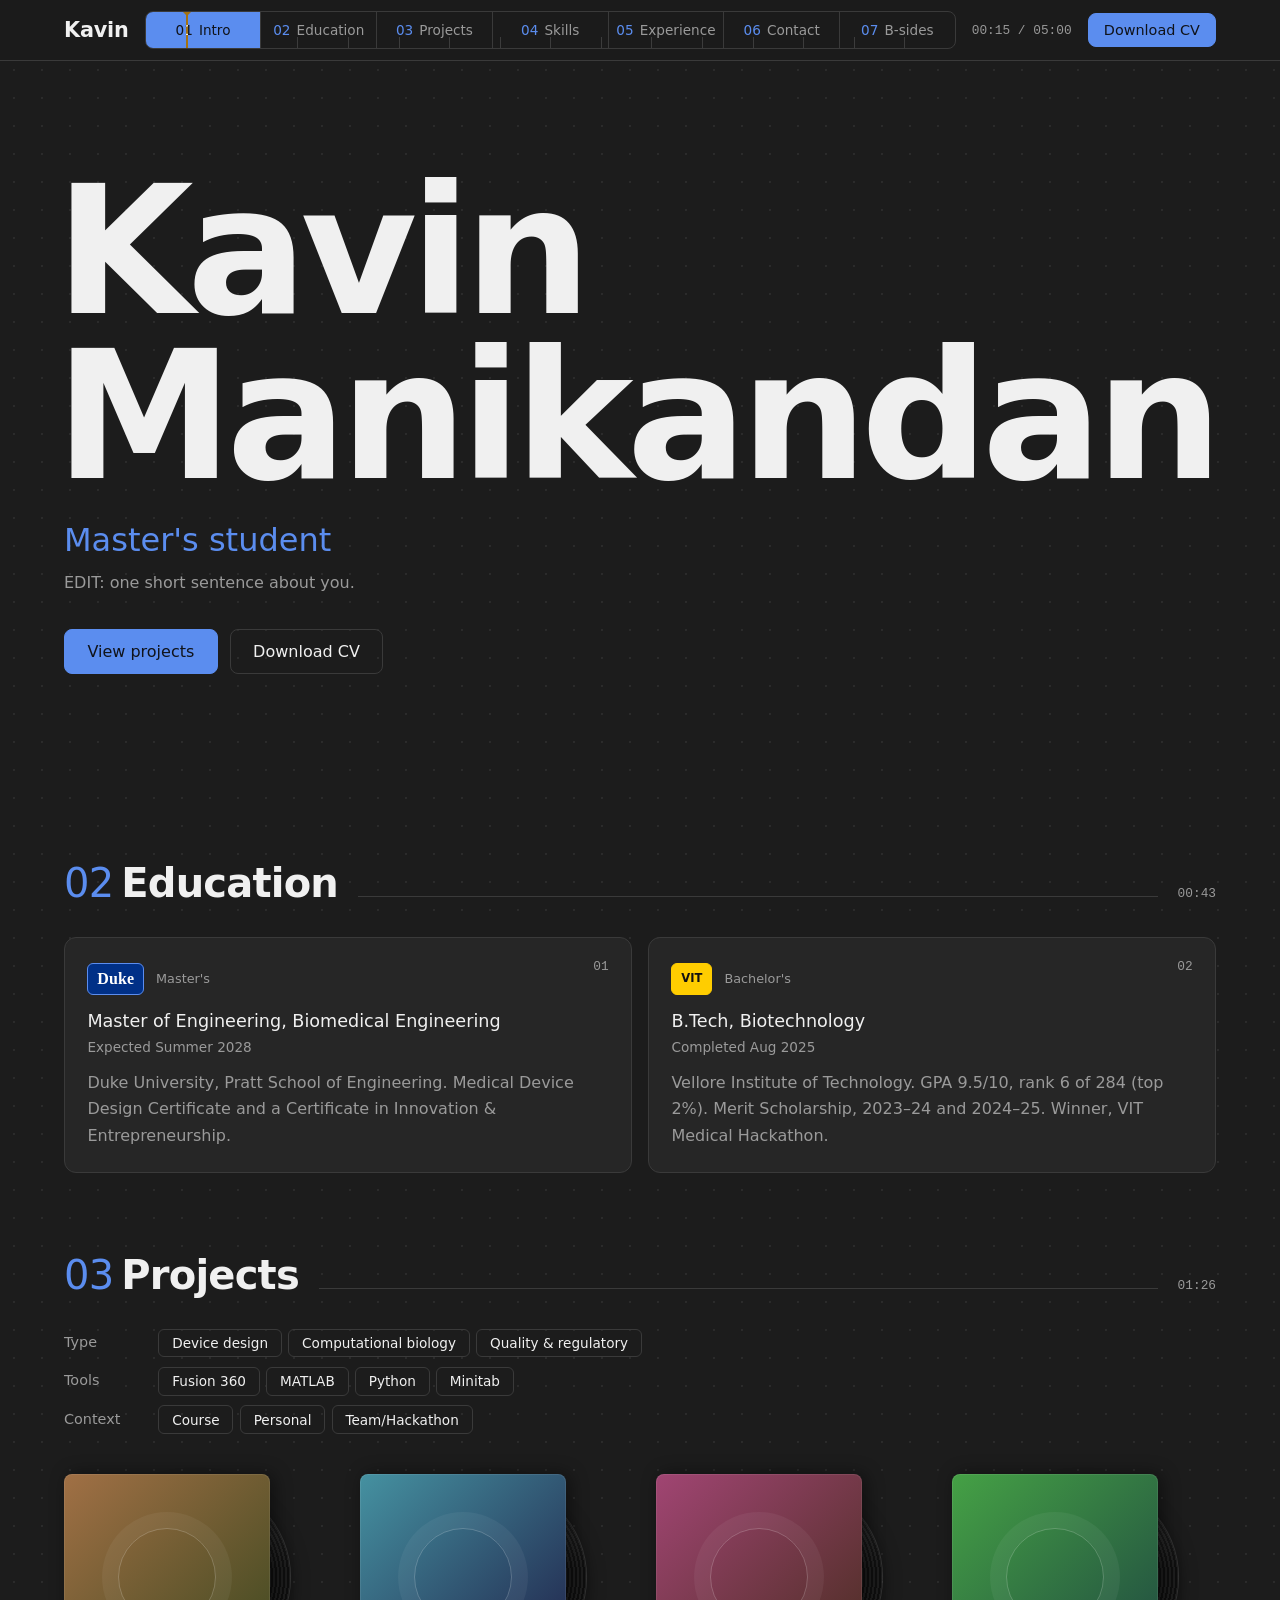
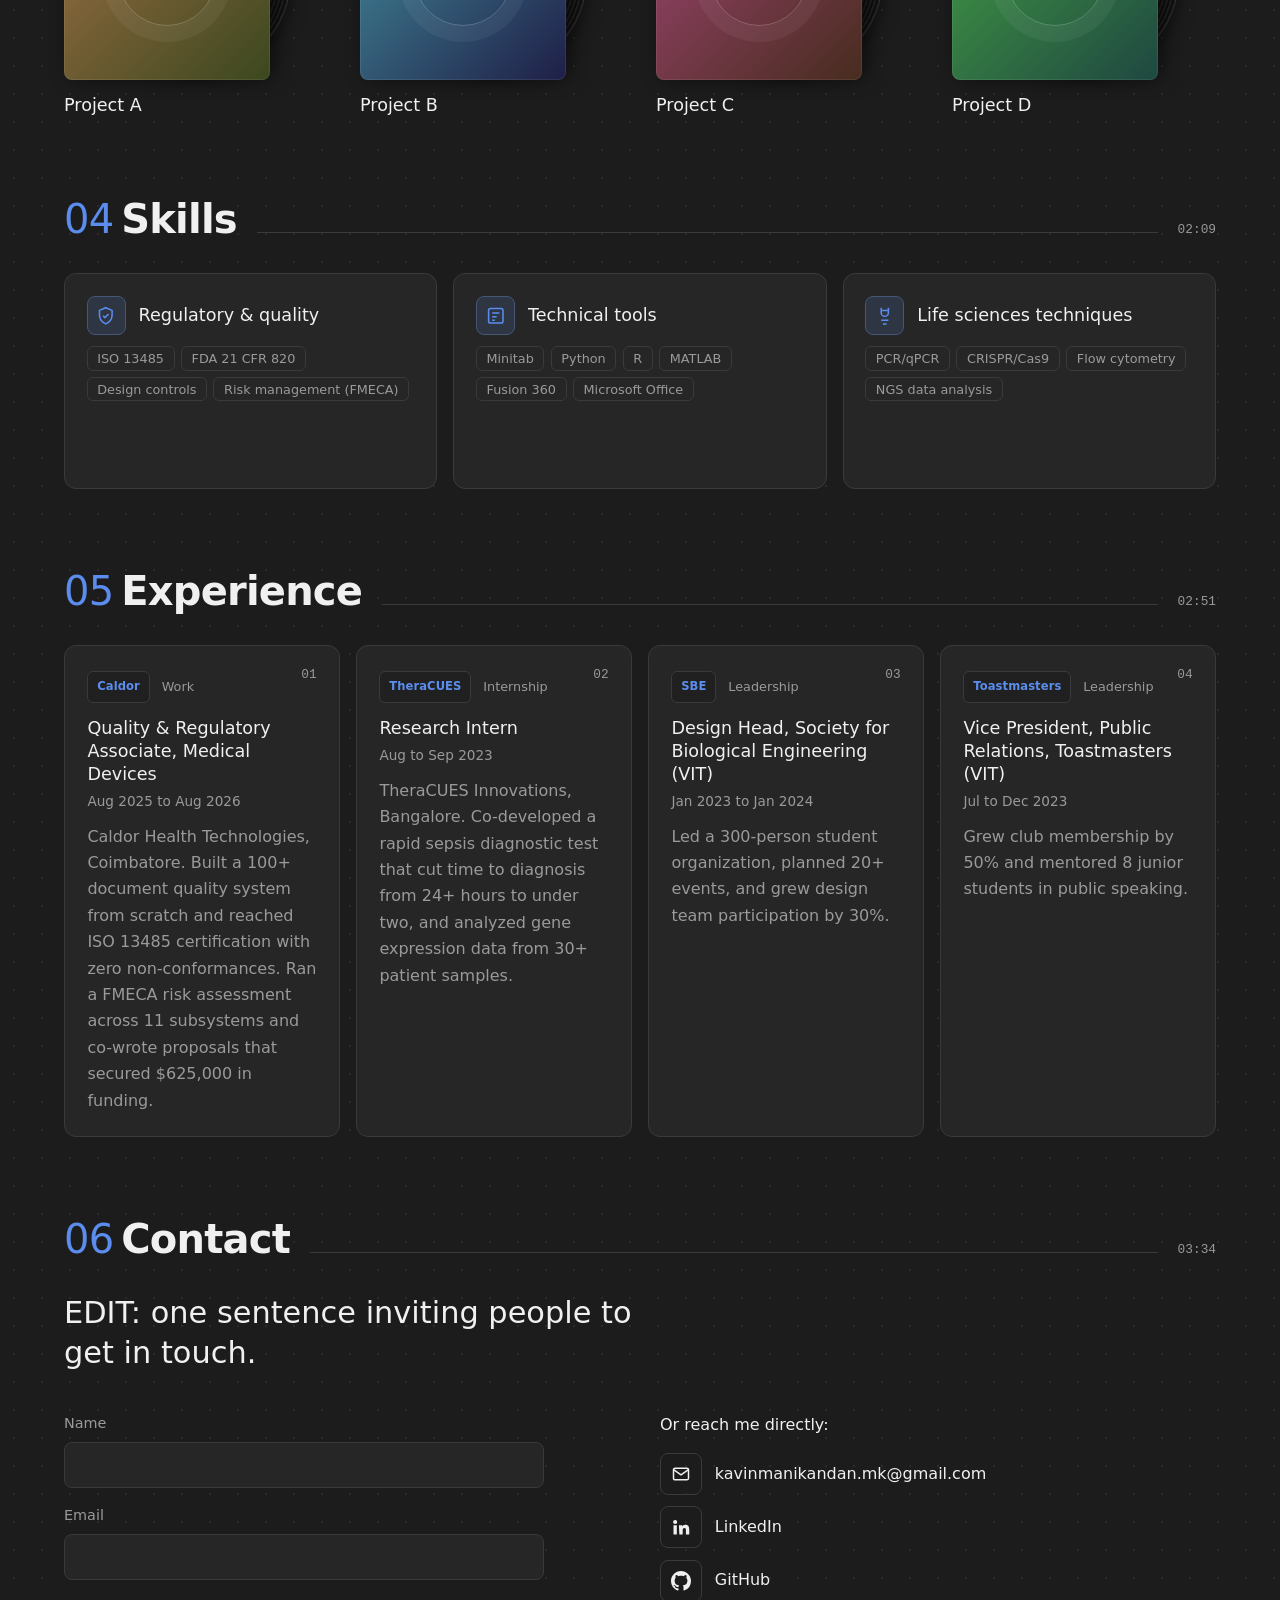
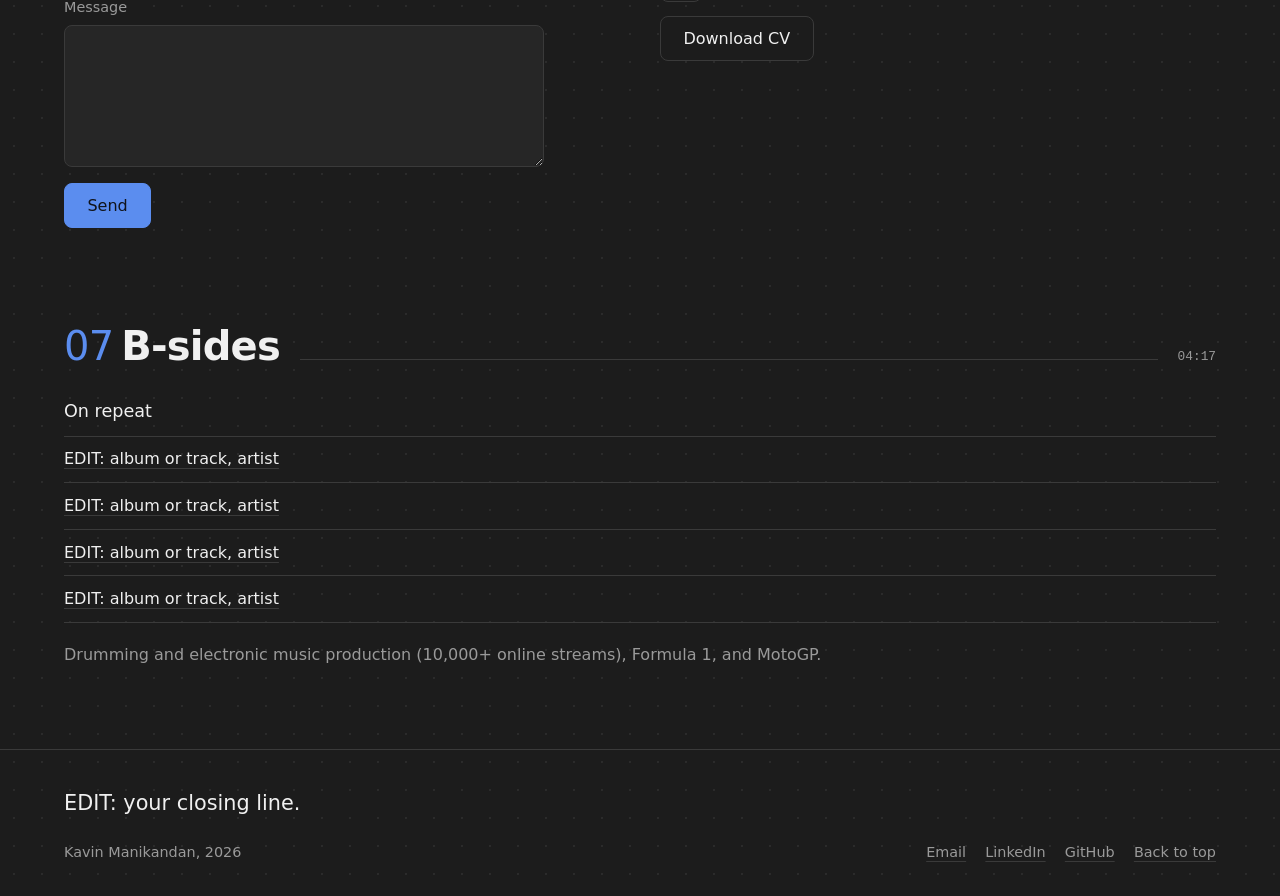
==== index.html @ eeea9dd5 "Add files via upload" ====
<!doctype html>
<html lang="en" data-accent="blue">
<head>
  <meta charset="utf-8">
  <meta name="viewport" content="width=device-width, initial-scale=1">
  <title>Kavin Manikandan, portfolio</title>
  <meta name="description" content="Portfolio of Kavin Manikandan, biomedical engineering master's student at Duke University.">
  <!-- Add your font link here once you pick fonts -->
  <link rel="stylesheet" href="style.css">
</head>
<body>

<!-- NAV: the timeline IS the navigation. Blocks = sections, playhead follows your scroll. -->
<header class="nav" id="nav">
  <div class="wrap nav-in">
    <a class="brand" href="#top">Kavin</a>
    <nav class="tl" id="tl" aria-label="Sections">
      <div class="g16" id="g16" aria-hidden="true"></div>
      <a class="blk" href="#top"><span class="n">01</span><span class="w"> Intro</span></a>
      <a class="blk" href="#education"><span class="n">02</span><span class="w"> Education</span></a>
      <a class="blk" href="#projects"><span class="n">03</span><span class="w"> Projects</span></a>
      <a class="blk" href="#skills"><span class="n">04</span><span class="w"> Skills</span></a>
      <a class="blk" href="#experience"><span class="n">05</span><span class="w"> Experience</span></a>
      <a class="blk" href="#contact"><span class="n">06</span><span class="w"> Contact</span></a>
      <a class="blk" href="#bsides"><span class="n">07</span><span class="w"> B-sides</span></a>
      <div class="ph" id="ph" aria-hidden="true"></div>
    </nav>
    <span class="tc" id="tc" aria-hidden="true">00:00 / 05:00</span>
    <a class="btn small" href="cv.pdf" download="kavin_cv.pdf"><span class="w">Download&nbsp;</span>CV</a>
  </div>
</header>

<main>
  <!-- 01 INTRO: text on the left, your photo and the logo on the right -->
  <section id="top" class="hero wrap">
    <div class="hero-text">
      <h1>Kavin Manikandan</h1>
      <p class="role">Master's student</p>
      <p class="lede">EDIT: one short sentence about you.</p>
      <div class="actions">
        <a class="btn" href="#projects">View projects</a>
        <a class="btn ghost" href="cv.pdf" download="kavin_cv.pdf">Download CV</a>
      </div>
    </div>
    <div class="hero-media">
      <div class="logo-tile"><img src="blue-devils.png" alt="Duke Blue Devils logo" width="476" height="640"></div>
    </div>
  </section>

  <!-- 02 EDUCATION -->
  <section id="education" class="wrap">
    <h2><span class="n">02</span> Education<span class="t" data-i="1"></span></h2>
    <div class="cards">
      <article class="xcard"><span class="trk">01</span><div class="card-top"><span class="org-mark duke-mark" aria-label="Duke University">Duke</span><p class="kind">Master's</p></div><h3>Master of Engineering, Biomedical Engineering</h3><p class="when">Expected Summer 2028</p><p>Duke University, Pratt School of Engineering. Medical Device Design Certificate and a Certificate in Innovation &amp; Entrepreneurship.</p></article>
      <article class="xcard"><span class="trk">02</span><div class="card-top"><span class="org-mark vit-mark" aria-label="Vellore Institute of Technology">VIT</span><p class="kind">Bachelor's</p></div><h3>B.Tech, Biotechnology</h3><p class="when">Completed Aug 2025</p><p>Vellore Institute of Technology. GPA 9.5/10, rank 6 of 284 (top 2%). Merit Scholarship, 2023–24 and 2024–25. Winner, VIT Medical Hackathon.</p></article>
    </div>
  </section>

  <!-- 03 PROJECTS: cards, filters and pop-up are built from PROJECTS in script.js -->
  <section id="projects" class="wrap">
    <h2><span class="n">03</span> Projects<span class="t" data-i="2"></span></h2>
    <div class="filters" id="filters"></div>
    <div class="grid" id="grid"></div>
    <p class="empty" id="empty" hidden>No projects match those labels. Clear a filter to see more.</p>
  </section>

  <!-- 04 SKILLS -->
  <section id="skills" class="wrap">
    <h2><span class="n">04</span> Skills<span class="t" data-i="3"></span></h2>
    <div class="skills">
      <article class="skill-card"><div class="skill-head"><span class="skill-icon" aria-hidden="true"><svg viewBox="0 0 24 24" fill="none" stroke="currentColor" stroke-width="1.7"><path d="m12 3 7 3v5c0 4.6-3 8-7 10-4-2-7-5.4-7-10V6l7-3Z"/><path d="m9 12 2 2 4-4"/></svg></span><h3>Regulatory &amp; quality</h3></div><ul class="tags"><li>ISO 13485</li><li>FDA 21 CFR 820</li><li>Design controls</li><li>Risk management (FMECA)</li></ul></article>
      <article class="skill-card"><div class="skill-head"><span class="skill-icon" aria-hidden="true"><svg viewBox="0 0 24 24" fill="none" stroke="currentColor" stroke-width="1.7"><rect x="4" y="4" width="16" height="16" rx="2"/><path d="M8 9h8M8 13h5M8 17h3"/></svg></span><h3>Technical tools</h3></div><ul class="tags"><li>Minitab</li><li>Python</li><li>R</li><li>MATLAB</li><li>Fusion 360</li><li>Microsoft Office</li></ul></article>
      <article class="skill-card"><div class="skill-head"><span class="skill-icon" aria-hidden="true"><svg viewBox="0 0 24 24" fill="none" stroke="currentColor" stroke-width="1.7"><path d="M8 3v5.5a4 4 0 1 0 8 0V3"/><path d="M8 6h8M8 17h8M10 21h4"/></svg></span><h3>Life sciences techniques</h3></div><ul class="tags"><li>PCR/qPCR</li><li>CRISPR/Cas9</li><li>Flow cytometry</li><li>NGS data analysis</li></ul></article>
    </div>
  </section>

  <!-- 05 EXPERIENCE -->
  <section id="experience" class="wrap">
    <h2><span class="n">05</span> Experience<span class="t" data-i="4"></span></h2>
    <div class="cards">
      <article class="xcard"><span class="trk">01</span><div class="card-top"><span class="org-mark word-mark">Caldor</span><p class="kind">Work</p></div><h3>Quality &amp; Regulatory Associate, Medical Devices</h3><p class="when">Aug 2025 to Aug 2026</p><p>Caldor Health Technologies, Coimbatore. Built a 100+ document quality system from scratch and reached ISO 13485 certification with zero non-conformances. Ran a FMECA risk assessment across 11 subsystems and co-wrote proposals that secured $625,000 in funding.</p></article>
      <article class="xcard"><span class="trk">02</span><div class="card-top"><span class="org-mark word-mark">TheraCUES</span><p class="kind">Internship</p></div><h3>Research Intern</h3><p class="when">Aug to Sep 2023</p><p>TheraCUES Innovations, Bangalore. Co-developed a rapid sepsis diagnostic test that cut time to diagnosis from 24+ hours to under two, and analyzed gene expression data from 30+ patient samples.</p></article>
      <article class="xcard"><span class="trk">03</span><div class="card-top"><span class="org-mark word-mark">SBE</span><p class="kind">Leadership</p></div><h3>Design Head, Society for Biological Engineering (VIT)</h3><p class="when">Jan 2023 to Jan 2024</p><p>Led a 300-person student organization, planned 20+ events, and grew design team participation by 30%.</p></article>
      <article class="xcard"><span class="trk">04</span><div class="card-top"><span class="org-mark word-mark">Toastmasters</span><p class="kind">Leadership</p></div><h3>Vice President, Public Relations, Toastmasters (VIT)</h3><p class="when">Jul to Dec 2023</p><p>Grew club membership by 50% and mentored 8 junior students in public speaking.</p></article>
    </div>
  </section>

  <!-- 06 CONTACT -->
  <section id="contact" class="wrap">
    <h2><span class="n">06</span> Contact<span class="t" data-i="5"></span></h2>
    <p class="big">EDIT: one sentence inviting people to get in touch.</p>
    <div class="contact-grid">
      <!-- Replace FORM_ENDPOINT with your form service link when you set one up -->
      <form id="form" action="FORM_ENDPOINT" method="POST">
        <label>Name<input name="name" required autocomplete="name"></label>
        <label>Email<input name="email" type="email" required autocomplete="email"></label>
        <label>Message<textarea name="message" rows="5" required></textarea></label>
        <button class="btn" type="submit">Send</button>
        <p class="note" id="form-note" role="status"></p>
      </form>
      <div class="direct">
        <p>Or reach me directly:</p>
        <ul class="social">
          <li><a href="mailto:kavinmanikandan.mk@gmail.com"><span class="ic"><svg viewBox="0 0 24 24" width="20" height="20" fill="none" stroke="currentColor" stroke-width="1.8" stroke-linecap="round" stroke-linejoin="round" aria-hidden="true"><rect x="3" y="5" width="18" height="14" rx="2"/><path d="m3.5 7 8.5 6 8.5-6"/></svg></span>kavinmanikandan.mk@gmail.com</a></li>
          <li><a href="https://www.linkedin.com/in/kavinmanikandan"><span class="ic"><svg viewBox="0 0 24 24" width="20" height="20" fill="currentColor" aria-hidden="true"><path d="M4.98 3.5a2.5 2.5 0 11-.02 5 2.5 2.5 0 01.02-5zM3 9.75h4V21H3zM9.5 9.75h3.8v1.6h.06c.53-.95 1.83-1.95 3.77-1.95 4.03 0 4.77 2.55 4.77 5.87V21h-4v-5.1c0-1.22-.02-2.78-1.8-2.78-1.8 0-2.08 1.32-2.08 2.69V21h-4z"/></svg></span>LinkedIn</a></li>
          <!-- Replace # with your GitHub profile address -->
          <li><a href="#"><span class="ic"><svg viewBox="0 0 16 16" width="20" height="20" fill="currentColor" aria-hidden="true"><path d="M8 0C3.58 0 0 3.58 0 8c0 3.54 2.29 6.53 5.47 7.59.4.07.55-.17.55-.38 0-.19-.01-.82-.01-1.49-2.01.37-2.53-.49-2.69-.94-.09-.23-.48-.94-.82-1.13-.28-.15-.68-.52-.01-.53.63-.01 1.08.58 1.23.82.72 1.21 1.87.87 2.33.66.07-.52.28-.87.51-1.07-1.78-.2-3.64-.89-3.64-3.95 0-.87.31-1.59.82-2.15-.08-.2-.36-1.02.08-2.12 0 0 .67-.21 2.2.82.64-.18 1.32-.27 2-.27.68 0 1.36.09 2 .27 1.53-1.04 2.2-.82 2.2-.82.44 1.1.16 1.92.08 2.12.51.56.82 1.27.82 2.15 0 3.07-1.87 3.75-3.65 3.95.29.25.54.73.54 1.48 0 1.07-.01 1.93-.01 2.2 0 .21.15.46.55.38A8.013 8.013 0 0016 8c0-4.42-3.58-8-8-8z"/></svg></span>GitHub</a></li>
        </ul>
        <p><a class="btn ghost" href="cv.pdf" download="kavin_cv.pdf">Download CV</a></p>
      </div>
    </div>
  </section>

  <!-- 07 B-SIDES -->
  <section id="bsides" class="wrap">
    <h2><span class="n">07</span> B-sides<span class="t" data-i="6"></span></h2>
    <div class="bs">
      <!-- Writing stays hidden until your first article: delete the word "hidden" then -->
      <div hidden>
        <h3>Writing</h3>
        <ul class="list"><li><a href="#">EDIT: article title</a></li></ul>
        <p class="hobbies"><a class="text-link" href="blog.html">All articles</a></p>
      </div>
      <div>
        <h3>On repeat</h3>
        <ul class="list">
          <li><a href="#">EDIT: album or track, artist</a></li>
          <li><a href="#">EDIT: album or track, artist</a></li>
          <li><a href="#">EDIT: album or track, artist</a></li>
          <li><a href="#">EDIT: album or track, artist</a></li>
        </ul>
        <p class="hobbies">Drumming and electronic music production (10,000+ online streams), Formula 1, and MotoGP.</p>
      </div>
    </div>
  </section>
</main>

<footer class="foot">
 <div class="wrap">
  <p class="closing">EDIT: your closing line.</p>
  <div class="foot-row">
    <p>Kavin Manikandan, <span id="year"></span></p>
    <nav aria-label="Footer"><a href="mailto:kavinmanikandan.mk@gmail.com">Email</a> <a href="https://www.linkedin.com/in/kavinmanikandan">LinkedIn</a> <a href="#">GitHub</a> <a href="blog.html" hidden>Blog</a> <a href="#top">Back to top</a></nav>
  </div>
 </div>
</footer>

<!-- Project pop-up -->
<dialog id="modal" aria-labelledby="m-title">
  <div class="m-body">
    <button class="close" id="close">Close</button>
    <div class="m-head"><div class="disc m-disc" aria-hidden="true"></div><h3 id="m-title"></h3></div>
    <p class="where" id="m-where"></p>
    <ul class="tags" id="m-tags"></ul>
    <div class="gallery">
      <div class="viewer" id="viewer"></div>
      <div class="g-bar"><button id="prev" aria-label="Previous">Prev</button><span id="count"></span><button id="next" aria-label="Next">Next</button></div>
    </div>
    <dl id="m-details"></dl>
    <a class="btn small" id="m-link" href="#" hidden>View project</a>
  </div>
</dialog>

<script src="script.js"></script>
</body>
</html>
---- style.css ----
/* PLACEHOLDER palette and fonts: replace every value below with your own picks */
:root{
  --bg:#1c1c1c; --surface:#262626; --line:#3a3a3a;
  --text:#f0f0f0; --muted:#9a9a9a;
  --accent:#5b8def; --on-accent:#10131a;   /* accent colour: switch with data-accent on <html> */
  --display:system-ui,sans-serif; --body:system-ui,sans-serif;
  --nav-h:64px;            /* measured by script.js */
  --r-sm:6px; --r:8px; --r-lg:12px;   /* Balanced: slightly rounded corners */
  --max:1500px;            /* content width on big screens */
  --gap:5rem;              /* Balanced: space between sections */
  --tick:color-mix(in srgb,var(--text) 16%,transparent);
}
/* Ready-made accents: change data-accent="blue" on the <html> tag of each page */
html[data-accent="blue"]{--accent:#5b8def}
html[data-accent="amber"]{--accent:#f2a33a}
html[data-accent="teal"]{--accent:#2dd4bf}
html[data-accent="violet"]{--accent:#9b7bff}
html[data-accent="red"]{--accent:#ef5b5b}
[hidden]{display:none!important}
*{box-sizing:border-box;margin:0;padding:0}
::selection{background:var(--accent);color:var(--on-accent)}
html{scroll-behavior:smooth;scroll-padding-top:var(--nav-h)}
body{background-color:var(--bg);background-image:radial-gradient(color-mix(in srgb,var(--text) 7%,transparent) 1px,transparent 1.5px);background-size:28px 28px;color:var(--text);font:400 1rem/1.65 var(--body);-webkit-font-smoothing:antialiased}
ul{list-style:none}
a{color:inherit}
:focus-visible{outline:2px solid var(--accent);outline-offset:3px}
.wrap{max-width:var(--max);margin:0 auto;padding-inline:clamp(1.25rem,5vw,4rem)}
section.wrap{padding-top:var(--gap)}
h2{display:flex;align-items:baseline;gap:.5rem;font:800 clamp(1.8rem,5vw,2.5rem)/1.1 var(--display);letter-spacing:-.02em;margin-bottom:2rem}
h2::after{content:"";order:1;flex:1;height:1px;margin-left:.75rem;background:var(--line)}
h2 .t{order:2;margin-left:.75rem;font:400 .8rem ui-monospace,SFMono-Regular,monospace;letter-spacing:0;color:var(--muted);font-variant-numeric:tabular-nums}
h3{font:500 1.1rem/1.3 var(--display)}
.n{color:var(--accent);font-weight:500}
.btn{display:inline-flex;align-items:center;padding:.75rem 1.4rem;background:var(--accent);color:var(--on-accent);font:500 1rem/1.2 var(--body);text-decoration:none;border:1px solid var(--accent);border-radius:var(--r);cursor:pointer}
.btn.ghost{background:none;color:var(--text);border-color:var(--line)}
.btn.ghost:hover{border-color:var(--accent)}
.btn.small{padding:.45rem .95rem;font-size:.9rem}
.actions{display:flex;flex-wrap:wrap;gap:.75rem;margin-top:2rem}
.tags{display:flex;flex-wrap:wrap;gap:.4rem;margin-top:.7rem}
.tags li{font-size:.8rem;line-height:1.5;color:var(--muted);border:1px solid var(--line);border-radius:var(--r-sm);padding:.1rem .6rem}
.text-link,.direct a:not(.btn),.links-row a,.foot a,.list a{text-decoration:underline;text-decoration-color:var(--line);text-underline-offset:.25em}
.direct a:not(.btn):hover,.links-row a:hover,.foot a:hover,.list a:hover{text-decoration-color:var(--accent)}

/* NAV: timeline with ruler ticks, playhead, time-code */
.nav{position:sticky;top:0;z-index:20;background:color-mix(in srgb,var(--bg) 92%,transparent);backdrop-filter:blur(10px);border-bottom:1px solid var(--line)}
.nav-in{display:flex;align-items:center;gap:1rem;padding-block:.7rem}
.brand{font:800 1.3rem var(--display);text-decoration:none;letter-spacing:-.01em}
.tl{position:relative;display:flex;flex:1;height:38px;border:1px solid var(--line);border-radius:var(--r);overflow:hidden}
.g16{position:absolute;inset:0;display:flex;pointer-events:none}
.g16 i{position:relative;flex:1;animation:sweep .8s ease var(--d) 1}
.g16 i::after{content:"";position:absolute;left:0;bottom:0;width:1px;height:32%;background:var(--tick)}
@keyframes sweep{40%{background:color-mix(in srgb,var(--accent) 28%,transparent)}}
.blk{position:relative;flex:1;display:flex;align-items:center;justify-content:center;gap:.45em;font-size:.85rem;color:var(--muted);text-decoration:none;border-left:1px solid var(--line);white-space:nowrap;cursor:pointer;transition:background .2s,color .2s}
.blk:first-of-type{border-left:0}
.blk:hover{background:color-mix(in srgb,var(--text) 7%,transparent);color:var(--text)}
.blk[aria-current]{background:var(--accent);color:var(--on-accent);font-weight:500}
.blk[aria-current] .n{color:inherit}
.blk .n{margin:0}
.ph{position:absolute;top:0;bottom:0;left:0;width:2px;background:#fff;mix-blend-mode:difference;pointer-events:none}
.ph::before{content:"";position:absolute;top:0;left:50%;transform:translateX(-50%);border:4px solid transparent;border-top-color:#fff}
.tc{font:.8rem ui-monospace,SFMono-Regular,monospace;color:var(--muted);white-space:nowrap;font-variant-numeric:tabular-nums}

/* HERO */
.hero{display:grid;grid-template-columns:1.15fr .85fr;align-items:center;gap:3rem;min-height:min(80svh,48rem);padding-block:2rem}
section.hero.wrap{padding-top:2rem}
.hero h1{font:800 clamp(4.5rem,14vw,12rem)/.92 var(--display);letter-spacing:-.04em;margin-left:-.05em}
.role{font:500 clamp(1.3rem,3.5vw,2rem)/1.2 var(--display);color:var(--accent);margin-top:1.4rem}
.lede{color:var(--muted);max-width:34rem;margin-top:.7rem}

/* PROJECTS: record sleeves */
.filters{display:flex;flex-direction:column;gap:.6rem;margin-bottom:2.5rem}
.fgroup{display:flex;flex-wrap:wrap;align-items:center;gap:.4rem}
.fgroup>span{width:5.5rem;color:var(--muted);font-size:.9rem}
.chip{font:inherit;font-size:.85rem;line-height:1.5;background:none;color:var(--text);border:1px solid var(--line);border-radius:var(--r-sm);padding:.2rem .8rem;cursor:pointer;transition:background .15s,border-color .15s}
.chip:hover{border-color:var(--accent)}
.chip[aria-pressed="true"]{background:var(--accent);border-color:var(--accent);color:var(--on-accent)}
.grid{display:grid;grid-template-columns:repeat(auto-fill,minmax(260px,1fr));gap:2.5rem 2rem}
.card{background:none;border:0;color:inherit;font:inherit;text-align:left;cursor:pointer;display:block;width:100%}
.sleeve{position:relative;padding-right:22%}
.cover{position:relative;z-index:1;aspect-ratio:1;border-radius:var(--r);background:var(--cover);box-shadow:inset 0 0 0 1px rgba(255,255,255,.08),4px 0 18px rgba(0,0,0,.45);overflow:hidden}
.cover::after{content:"";position:absolute;inset:26%;border-radius:50%;border:1px solid rgba(255,255,255,.22);box-shadow:0 0 0 16px rgba(255,255,255,.05)}
.disc{position:absolute;right:0;top:50%;width:71.8%;aspect-ratio:1;border-radius:50%;
  background:conic-gradient(from 20deg,rgba(255,255,255,.12),transparent 18%,transparent 50%,rgba(255,255,255,.09) 68%,transparent 86%),repeating-radial-gradient(circle,#0e0e0e 0 2px,#1d1d1d 2px 4px);
  box-shadow:0 0 0 1px rgba(255,255,255,.12),0 6px 18px rgba(0,0,0,.5);
  transform:translate(-20%,-50%);transition:transform .45s cubic-bezier(.2,.8,.2,1)}
.disc::before{content:"";position:absolute;inset:34%;border-radius:50%;background:var(--accent);box-shadow:inset 0 0 0 3px rgba(0,0,0,.22)}
.disc::after{content:"";position:absolute;inset:47.5%;border-radius:50%;background:#0e0e0e}
.card h3{margin-top:.9rem}
.card:focus-visible .disc{transform:translate(0,-50%)}
@media (hover:hover){.card:hover .disc{transform:translate(0,-50%)}}
.empty{color:var(--muted)}

/* SKILLS, EXPERIENCE */
.xcard{position:relative}
.trk{position:absolute;top:1.3rem;right:1.4rem;font:.8rem ui-monospace,SFMono-Regular,monospace;color:var(--muted)}
.skills{display:grid;grid-template-columns:repeat(auto-fit,minmax(240px,1fr));gap:1rem}
.cards{display:grid;grid-template-columns:repeat(auto-fit,minmax(250px,1fr));gap:1rem}
.xcard{background:var(--surface);border:1px solid var(--line);border-radius:var(--r-lg);padding:1.4rem}
.card-top{display:flex;align-items:center;gap:.75rem;margin-bottom:.8rem;padding-right:2rem;min-height:2.25rem}
.card-top .kind{margin:0}
.org-mark{display:inline-flex;align-items:center;justify-content:center;flex:none;min-height:2rem;padding:.25rem .55rem;border:1px solid var(--line);border-radius:var(--r-sm);font:700 .72rem/1 var(--display);letter-spacing:.01em;color:var(--text);background:color-mix(in srgb,var(--bg) 55%,transparent)}
.duke-mark{font-family:Georgia,serif;font-size:1rem;color:#fff;background:#003087;border-color:#5b8def}
.vit-mark{color:#111;background:#ffcd00;border-color:#ffcd00}
.word-mark{color:var(--accent);white-space:nowrap}
.skill-card{min-height:13.5rem;background:var(--surface);border:1px solid var(--line);border-radius:var(--r-lg);padding:1.35rem;transition:border-color .2s,transform .2s}
.skill-card:hover{border-color:color-mix(in srgb,var(--accent) 70%,var(--line));transform:translateY(-2px)}
.skill-head{display:flex;align-items:center;gap:.8rem}
.skill-icon{display:grid;place-items:center;flex:none;width:2.45rem;height:2.45rem;border-radius:var(--r);color:var(--accent);background:color-mix(in srgb,var(--accent) 14%,transparent);border:1px solid color-mix(in srgb,var(--accent) 35%,var(--line))}
.skill-icon svg{width:1.35rem;height:1.35rem}
.kind{font-size:.8rem;color:var(--accent);margin-bottom:.4rem}
.when{font-size:.85rem;color:var(--muted);margin:.25rem 0 .7rem}
.xcard p:last-child{color:var(--muted)}

/* CONTACT */
.big{font:500 clamp(1.3rem,3.5vw,1.9rem)/1.3 var(--display);max-width:36rem;margin-bottom:2.5rem}
.contact-grid{display:grid;grid-template-columns:repeat(auto-fit,minmax(280px,1fr));gap:2.5rem;align-items:start}
form{display:flex;flex-direction:column;gap:1rem;max-width:30rem}
label{display:flex;flex-direction:column;gap:.35rem;font-size:.9rem;color:var(--muted)}
input,textarea{font:inherit;color:var(--text);background:var(--surface);border:1px solid var(--line);border-radius:var(--r);padding:.65rem .85rem}
input:focus,textarea:focus{border-color:var(--accent);outline:0}
form .btn{align-self:flex-start}
.note{color:var(--muted);font-size:.9rem}
.direct{display:flex;flex-direction:column;gap:.9rem;align-items:flex-start}
.links-row{display:flex;gap:1.4rem}

/* B-SIDES, FOOTER */
.bs{display:grid;grid-template-columns:repeat(auto-fit,minmax(260px,1fr));gap:3rem}
.bs h3{margin-bottom:.8rem}
.list li{padding:.6rem 0;border-top:1px solid var(--line)}
.list li:last-child{border-bottom:1px solid var(--line)}
.hobbies{color:var(--muted);margin-top:1.2rem}
.foot{margin-top:var(--gap);border-top:1px solid var(--line);padding-block:2.5rem 2rem}
.closing{font:500 1.3rem/1.3 var(--display);margin-bottom:1.5rem}
.foot-row{display:flex;flex-wrap:wrap;justify-content:space-between;gap:1rem;color:var(--muted);font-size:.9rem}
.foot-row nav{display:flex;flex-wrap:wrap;gap:1.2rem}

/* POP-UP */
dialog{margin:auto;width:min(680px,94vw);max-height:92svh;overflow:auto;background:var(--surface);color:var(--text);border:1px solid var(--line);border-radius:var(--r-lg);padding:0}
dialog::backdrop{background:rgba(0,0,0,.75)}
dialog[open]{animation:fade .2s ease-out}
@keyframes fade{from{opacity:0}}
.m-body{padding:1.75rem;position:relative}
.close{position:absolute;top:1.25rem;right:1.25rem;background:none;border:1px solid var(--line);color:var(--text);border-radius:var(--r-sm);padding:.3rem .8rem;font:inherit;font-size:.85rem;cursor:pointer}
.close:hover{border-color:var(--muted)}
.m-head{display:flex;align-items:center;gap:1rem;padding-right:5.5rem}
.m-disc{position:relative;flex:none;top:auto;right:auto;width:48px;transform:none;animation:spin 3s linear infinite;transition:none}
@keyframes spin{to{transform:rotate(360deg)}}
#m-title{font:800 1.6rem/1.2 var(--display);letter-spacing:-.01em}
.where{color:var(--muted);margin-top:.9rem}
.gallery{margin-top:1.4rem}
.viewer{aspect-ratio:16/10;background:var(--bg);border-radius:var(--r);overflow:hidden;display:flex;align-items:center;justify-content:center}
.viewer img,.viewer video,.viewer iframe{width:100%;height:100%;object-fit:contain;border:0}
.ph-media{display:flex;align-items:center;justify-content:center;width:calc(100% - 1.5rem);height:calc(100% - 1.5rem);border:1px dashed var(--line);border-radius:var(--r-sm);color:var(--muted);font-size:.9rem}
.g-bar{display:flex;justify-content:space-between;align-items:center;margin-top:.6rem;font-size:.85rem;color:var(--muted)}
.g-bar button{background:none;border:1px solid var(--line);color:var(--text);border-radius:var(--r-sm);padding:.25rem .8rem;font:inherit;cursor:pointer}
.g-bar button:hover{border-color:var(--muted)}
#m-details{margin:1.4rem 0 1.6rem}
#m-details dt{font:500 .95rem var(--display);margin-top:1rem}
#m-details dt:first-child{margin-top:0}
#m-details dd{color:var(--muted);margin-top:.15rem}

/* PHONES: nav goes to two rows, blocks show numbers only */
@media (max-width:720px){
  :root{--gap:3.5rem}
  .nav-in{flex-wrap:wrap;row-gap:.6rem}
  .brand{margin-right:auto}
  .tl{order:3;flex-basis:100%}
  .tc,.w{display:none}
  .fgroup{flex-wrap:nowrap;overflow-x:auto;scrollbar-width:none}
  .fgroup::-webkit-scrollbar{display:none}
  .fgroup>span,.chip{flex:none}
  .grid{grid-template-columns:repeat(2,1fr);gap:2rem 1rem}
  .m-body{padding:1.25rem}
  .foot-row{flex-direction:column}
}
@media (prefers-reduced-motion:reduce){
  html{scroll-behavior:auto}
  *,*::before,*::after{animation:none!important;transition:none!important}
}

/* HERO MEDIA: your photo and logo */
.hero-media{position:relative;justify-self:end;width:min(100%,380px)}
.photo{display:block;width:100%;aspect-ratio:4/5;object-fit:cover;border-radius:var(--r-lg)}
.logo{position:absolute;left:-1.75rem;bottom:-1.75rem;width:112px;aspect-ratio:1;object-fit:contain;border-radius:var(--r-lg);background:var(--bg);border:1px solid var(--line);padding:.6rem}
.slot{display:flex;align-items:center;justify-content:center;text-align:center;border:1px dashed var(--muted);color:var(--muted);font-size:.85rem;background:var(--surface)}
.slot.logo{padding:.3rem;border-color:var(--muted)}

/* BLOG */
.sp{flex:1}
.page-head{padding-top:var(--gap)}
.page-title{font:800 clamp(2.6rem,8vw,4.5rem)/1 var(--display);letter-spacing:-.03em}
.intro{color:var(--muted);max-width:36rem;margin-top:.9rem}
.posts-list{margin-top:3rem}
.post{display:grid;grid-template-columns:9rem 1fr;gap:1rem;padding:1.5rem 0;border-top:1px solid var(--line);text-decoration:none;color:inherit}
.post:last-child{border-bottom:1px solid var(--line)}
.post time{font:.85rem ui-monospace,SFMono-Regular,monospace;color:var(--muted);padding-top:.25rem}
.post h3{font-size:1.3rem}
.post p{color:var(--muted);margin-top:.3rem}
.post:hover h3{text-decoration:underline;text-decoration-color:var(--accent);text-underline-offset:.2em}
.article{max-width:42rem;padding-top:var(--gap)}
.article h1{font:800 clamp(2rem,6vw,3.2rem)/1.1 var(--display);letter-spacing:-.02em}
.article .meta{font:.85rem ui-monospace,SFMono-Regular,monospace;color:var(--muted);margin-top:.8rem}
.article p{margin-top:1.2rem}
.article h2{display:block;font-size:1.5rem;margin:2.4rem 0 0}
.article h2::after{display:none}

@media (max-width:720px){
  .hero{grid-template-columns:1fr;gap:3rem;min-height:auto}
  .hero-media{justify-self:start;width:min(100%,300px);margin-bottom:1.5rem}
  .logo{left:auto;right:-.75rem;width:88px}
  .post{grid-template-columns:1fr;gap:.2rem}
}

/* LOGO and CONTACT ICONS */
.logo-tile{display:block;width:min(100%,300px)}
.logo-tile img{display:block;width:100%;height:auto}
.photo:not([hidden]) ~ .logo-tile{position:absolute;left:-1.75rem;bottom:-1.75rem;width:112px;background:var(--bg);border:1px solid var(--line);border-radius:var(--r-lg);padding:.6rem}
.social{display:flex;flex-direction:column;gap:.7rem}
.direct .social a{display:inline-flex;align-items:center;gap:.8rem;text-decoration:none}
.social .ic{display:grid;place-items:center;flex:none;width:42px;height:42px;border:1px solid var(--line);border-radius:var(--r);transition:border-color .15s,color .15s}
.direct .social a:hover .ic{border-color:var(--accent);color:var(--accent)}
@media (max-width:720px){.logo-tile{width:min(60%,220px)}}
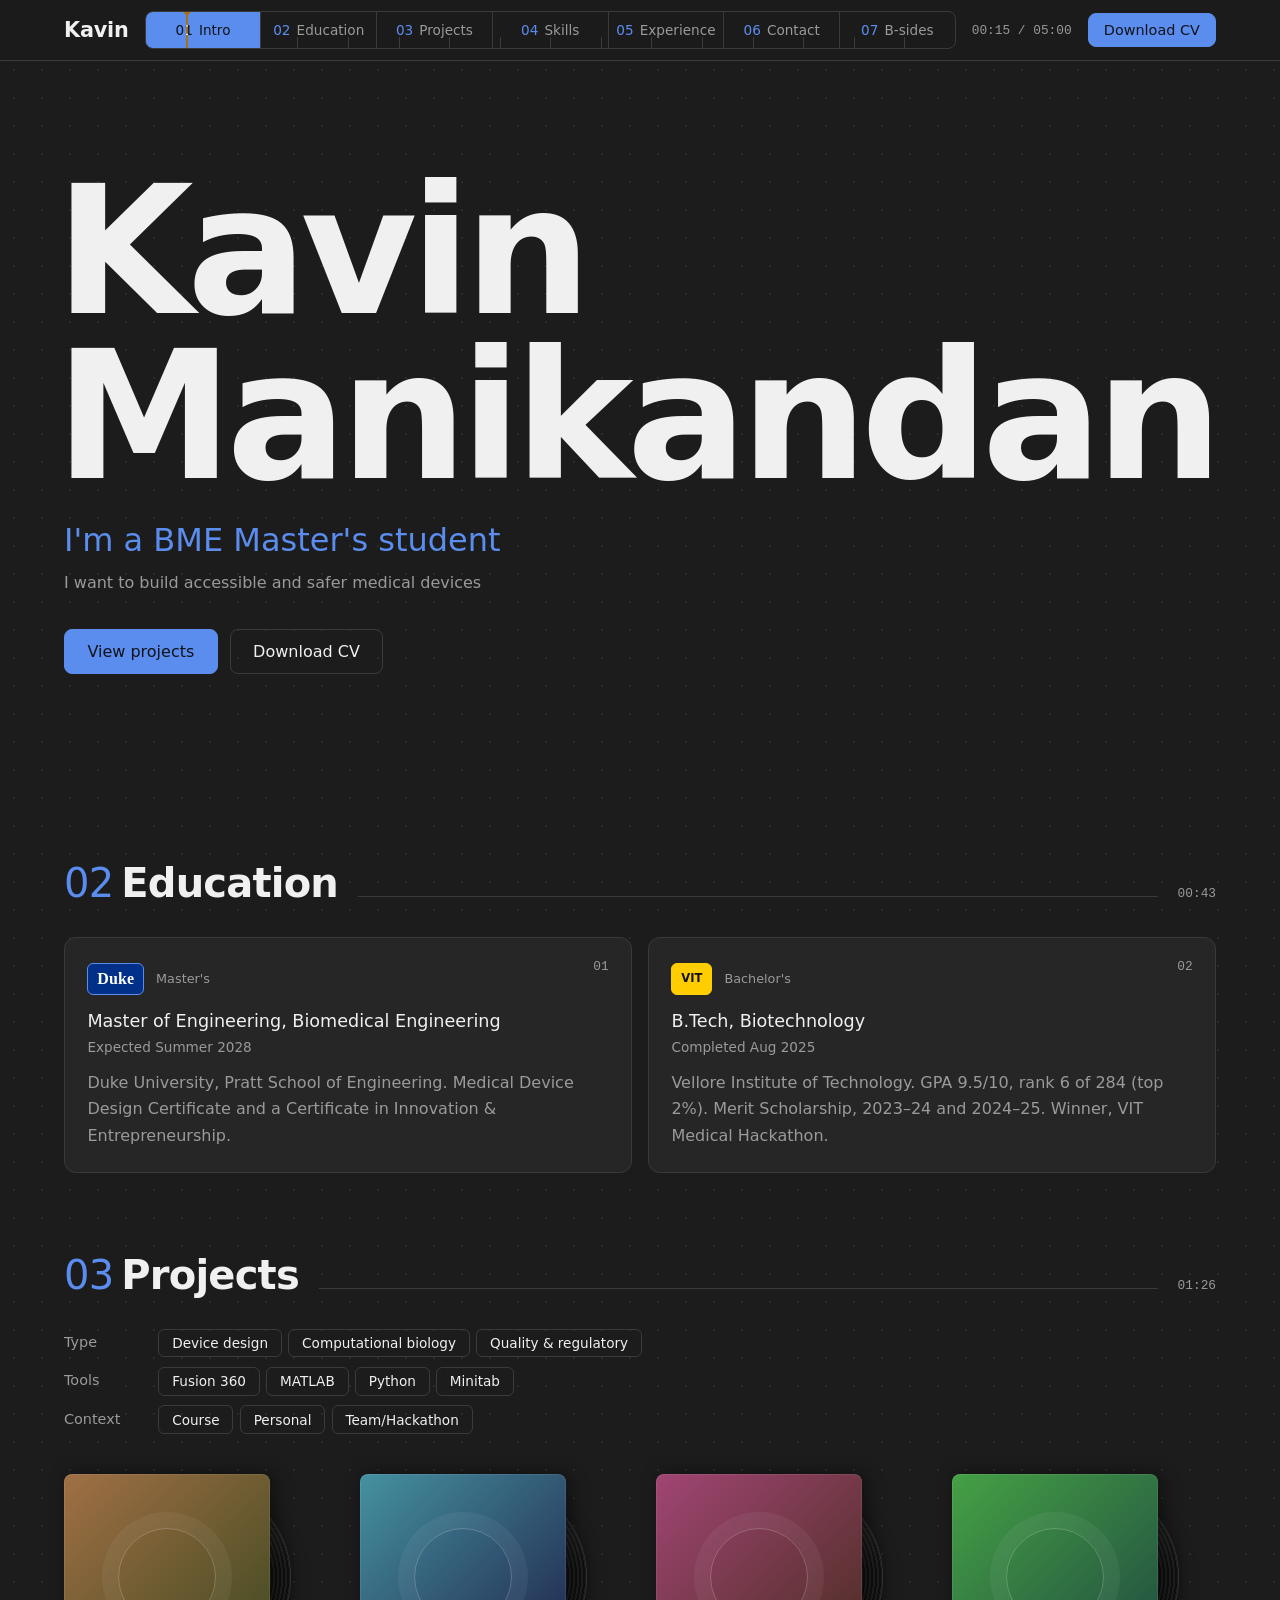
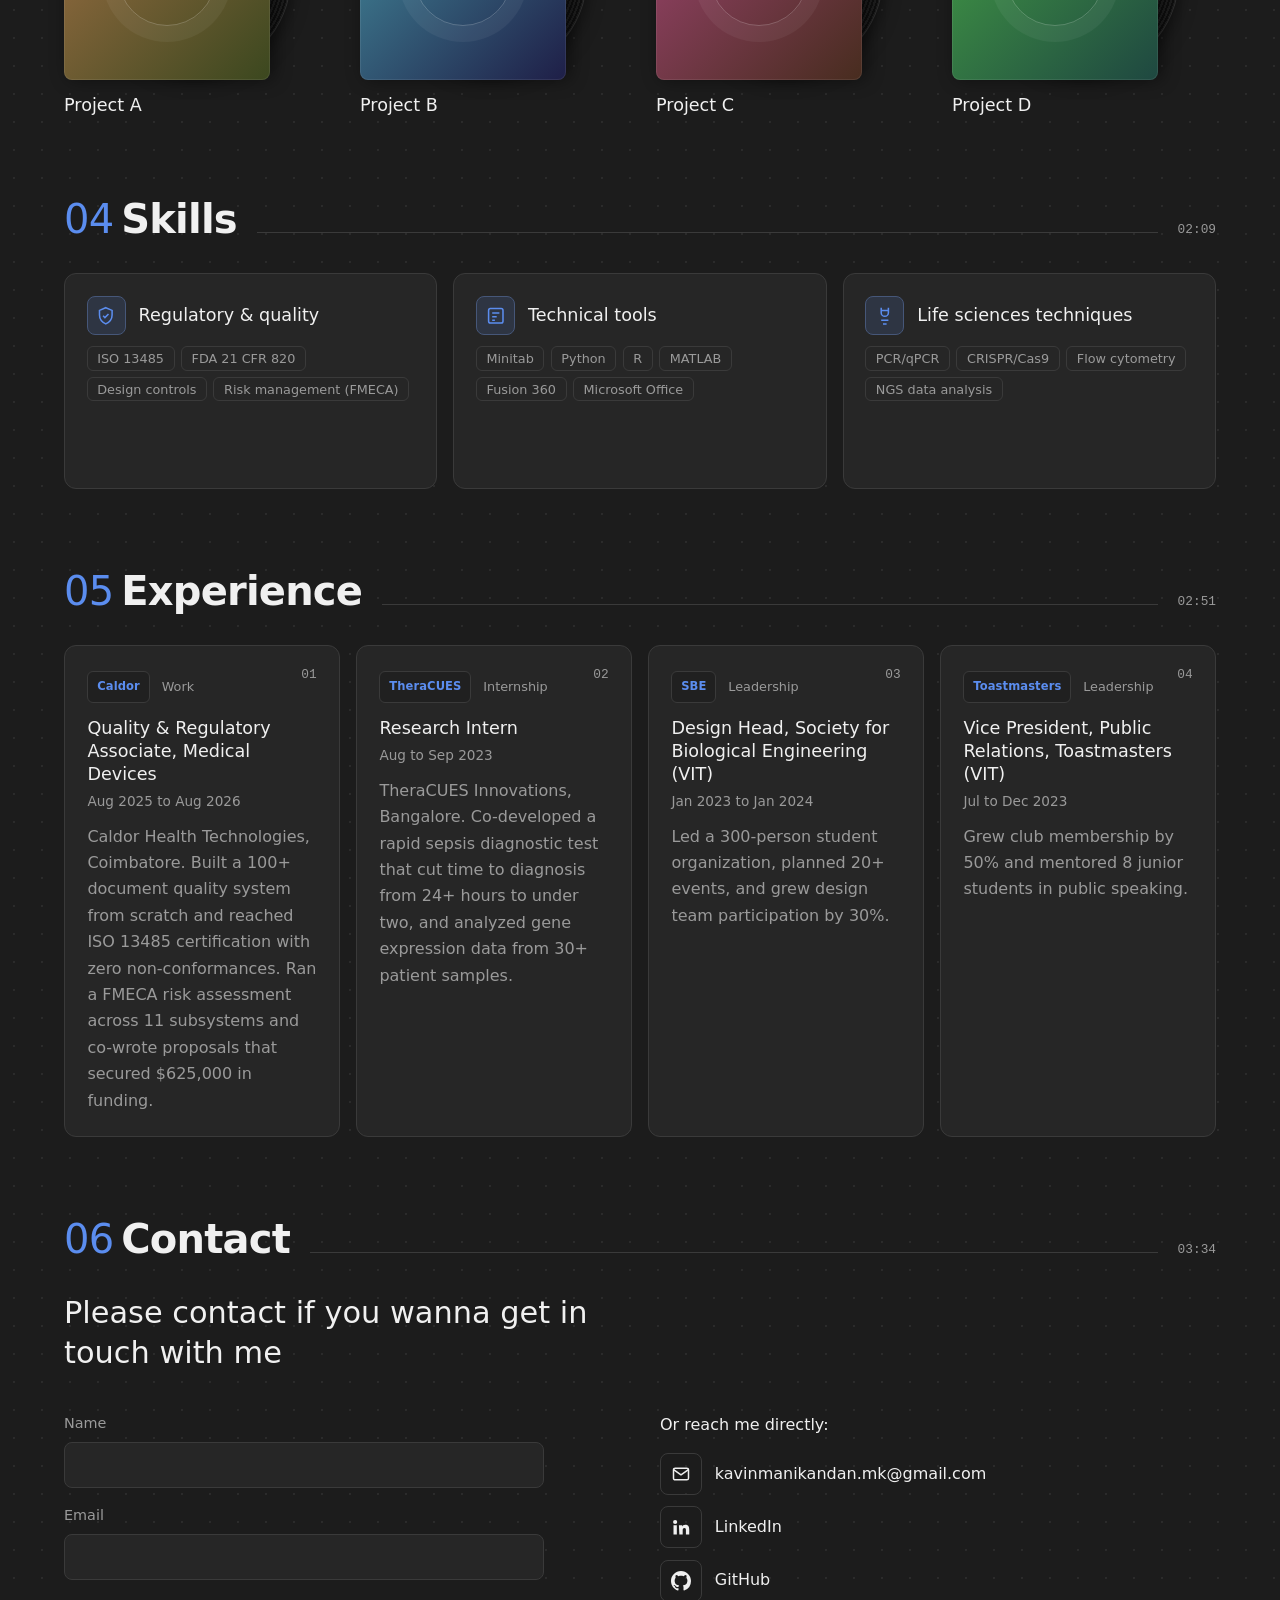
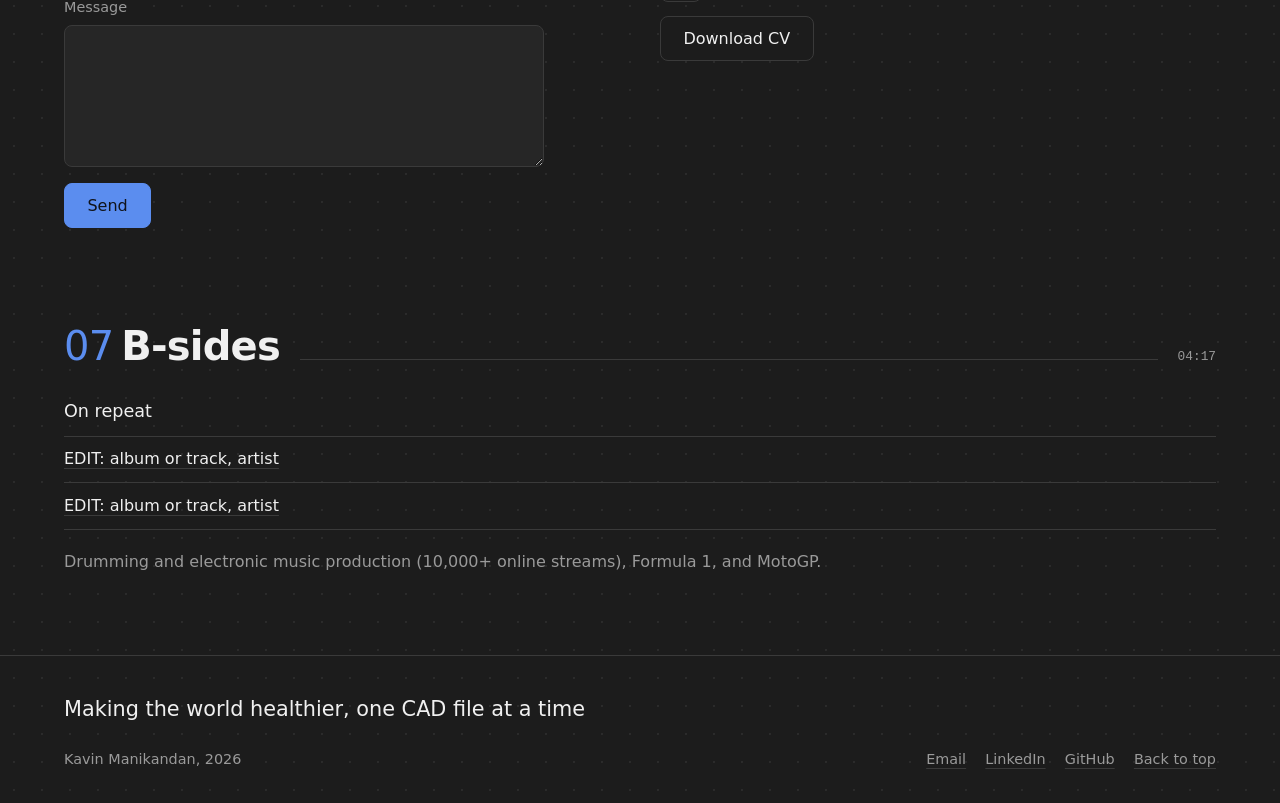
==== commit 371a8753: "Revise portfolio content and update title Updated title and various text sections for clarity." ====
--- a/index.html
+++ b/index.html
@@ -3,7 +3,7 @@
 <head>
   <meta charset="utf-8">
   <meta name="viewport" content="width=device-width, initial-scale=1">
-  <title>Kavin Manikandan, portfolio</title>
+  <title>Kavin Manikandan</title>
   <meta name="description" content="Portfolio of Kavin Manikandan, biomedical engineering master's student at Duke University.">
   <!-- Add your font link here once you pick fonts -->
   <link rel="stylesheet" href="style.css">
@@ -35,8 +35,8 @@
   <section id="top" class="hero wrap">
     <div class="hero-text">
       <h1>Kavin Manikandan</h1>
-      <p class="role">Master's student</p>
-      <p class="lede">EDIT: one short sentence about you.</p>
+      <p class="role">I'm a BME Master's student</p>
+      <p class="lede">I want to build accessible and safer medical devices</p>
       <div class="actions">
         <a class="btn" href="#projects">View projects</a>
         <a class="btn ghost" href="cv.pdf" download="kavin_cv.pdf">Download CV</a>
@@ -88,7 +88,7 @@
   <!-- 06 CONTACT -->
   <section id="contact" class="wrap">
     <h2><span class="n">06</span> Contact<span class="t" data-i="5"></span></h2>
-    <p class="big">EDIT: one sentence inviting people to get in touch.</p>
+    <p class="big">Please contact if you wanna get in touch with me</p>
     <div class="contact-grid">
       <!-- Replace FORM_ENDPOINT with your form service link when you set one up -->
       <form id="form" action="FORM_ENDPOINT" method="POST">
@@ -126,8 +126,6 @@
         <ul class="list">
           <li><a href="#">EDIT: album or track, artist</a></li>
           <li><a href="#">EDIT: album or track, artist</a></li>
-          <li><a href="#">EDIT: album or track, artist</a></li>
-          <li><a href="#">EDIT: album or track, artist</a></li>
         </ul>
         <p class="hobbies">Drumming and electronic music production (10,000+ online streams), Formula 1, and MotoGP.</p>
       </div>
@@ -137,7 +135,7 @@
 
 <footer class="foot">
  <div class="wrap">
-  <p class="closing">EDIT: your closing line.</p>
+  <p class="closing">Making the world healthier, one CAD file at a time</p>
   <div class="foot-row">
     <p>Kavin Manikandan, <span id="year"></span></p>
     <nav aria-label="Footer"><a href="mailto:kavinmanikandan.mk@gmail.com">Email</a> <a href="https://www.linkedin.com/in/kavinmanikandan">LinkedIn</a> <a href="#">GitHub</a> <a href="blog.html" hidden>Blog</a> <a href="#top">Back to top</a></nav>
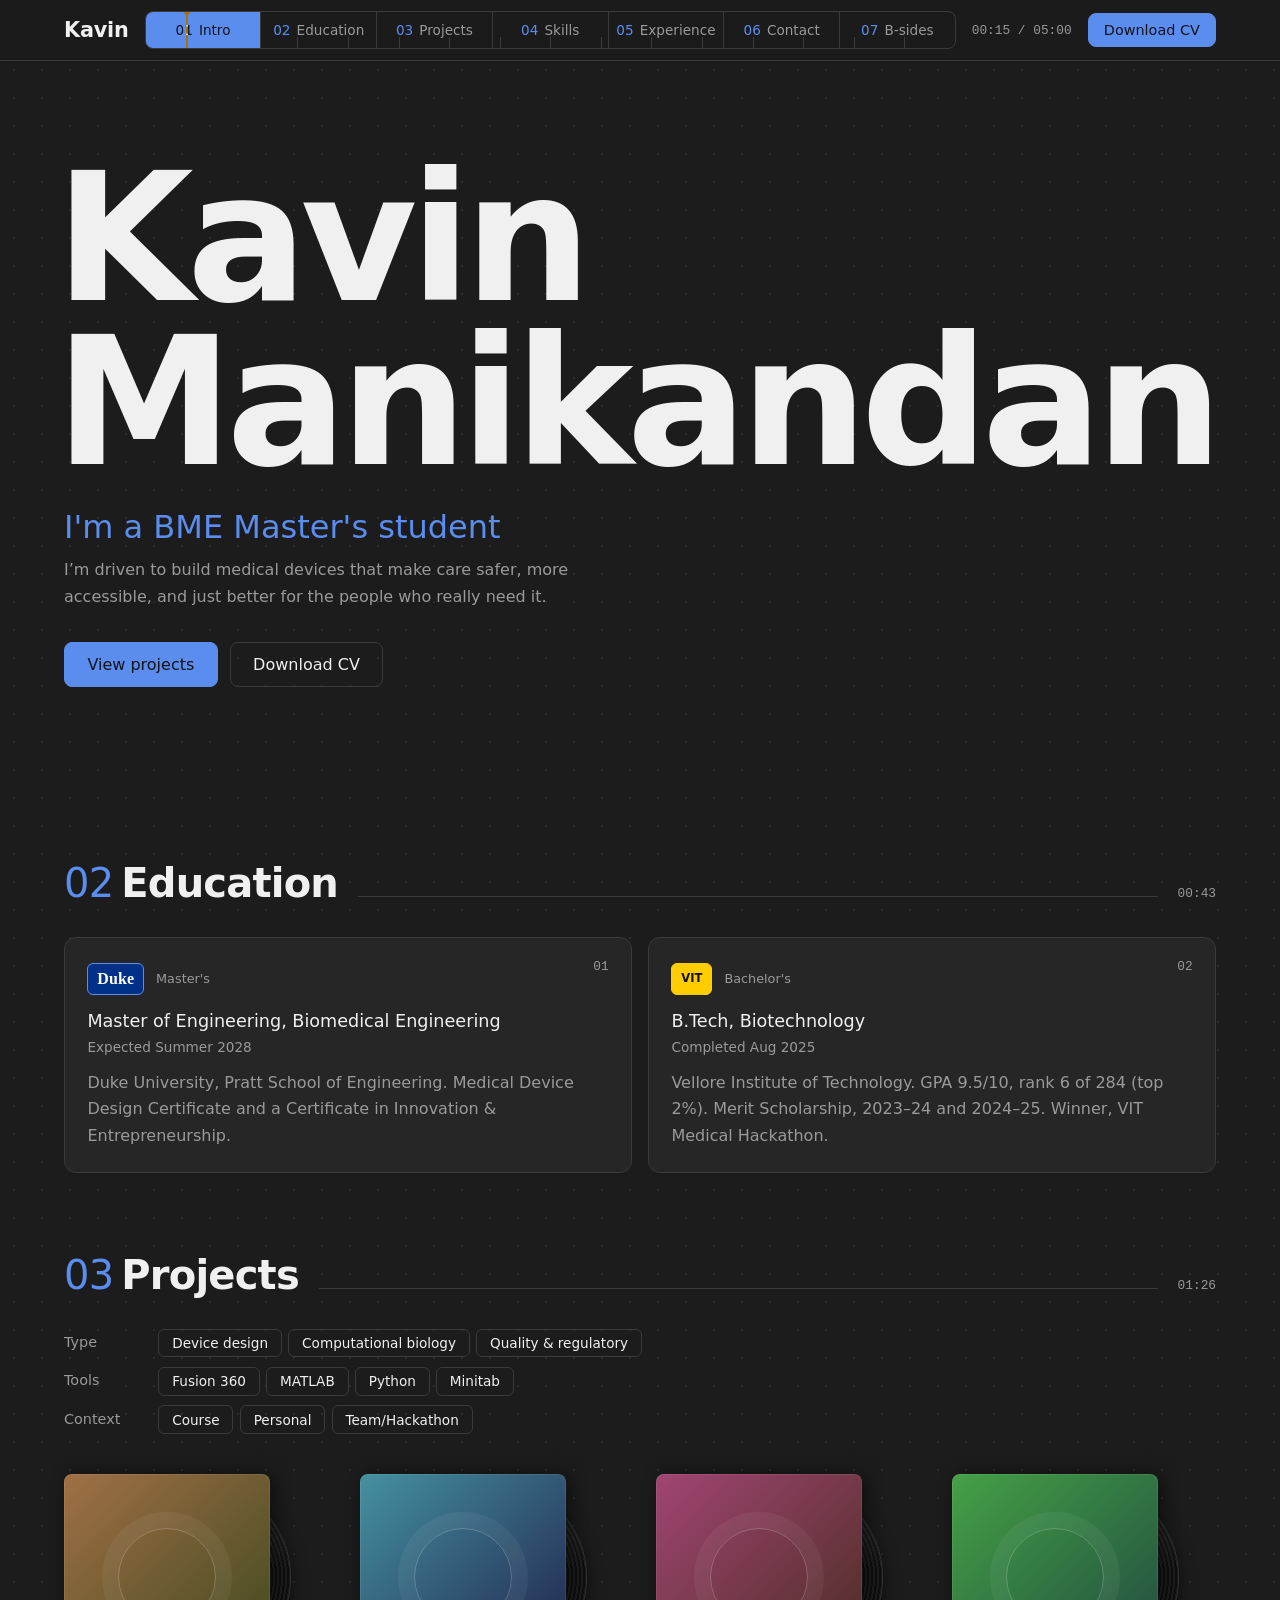
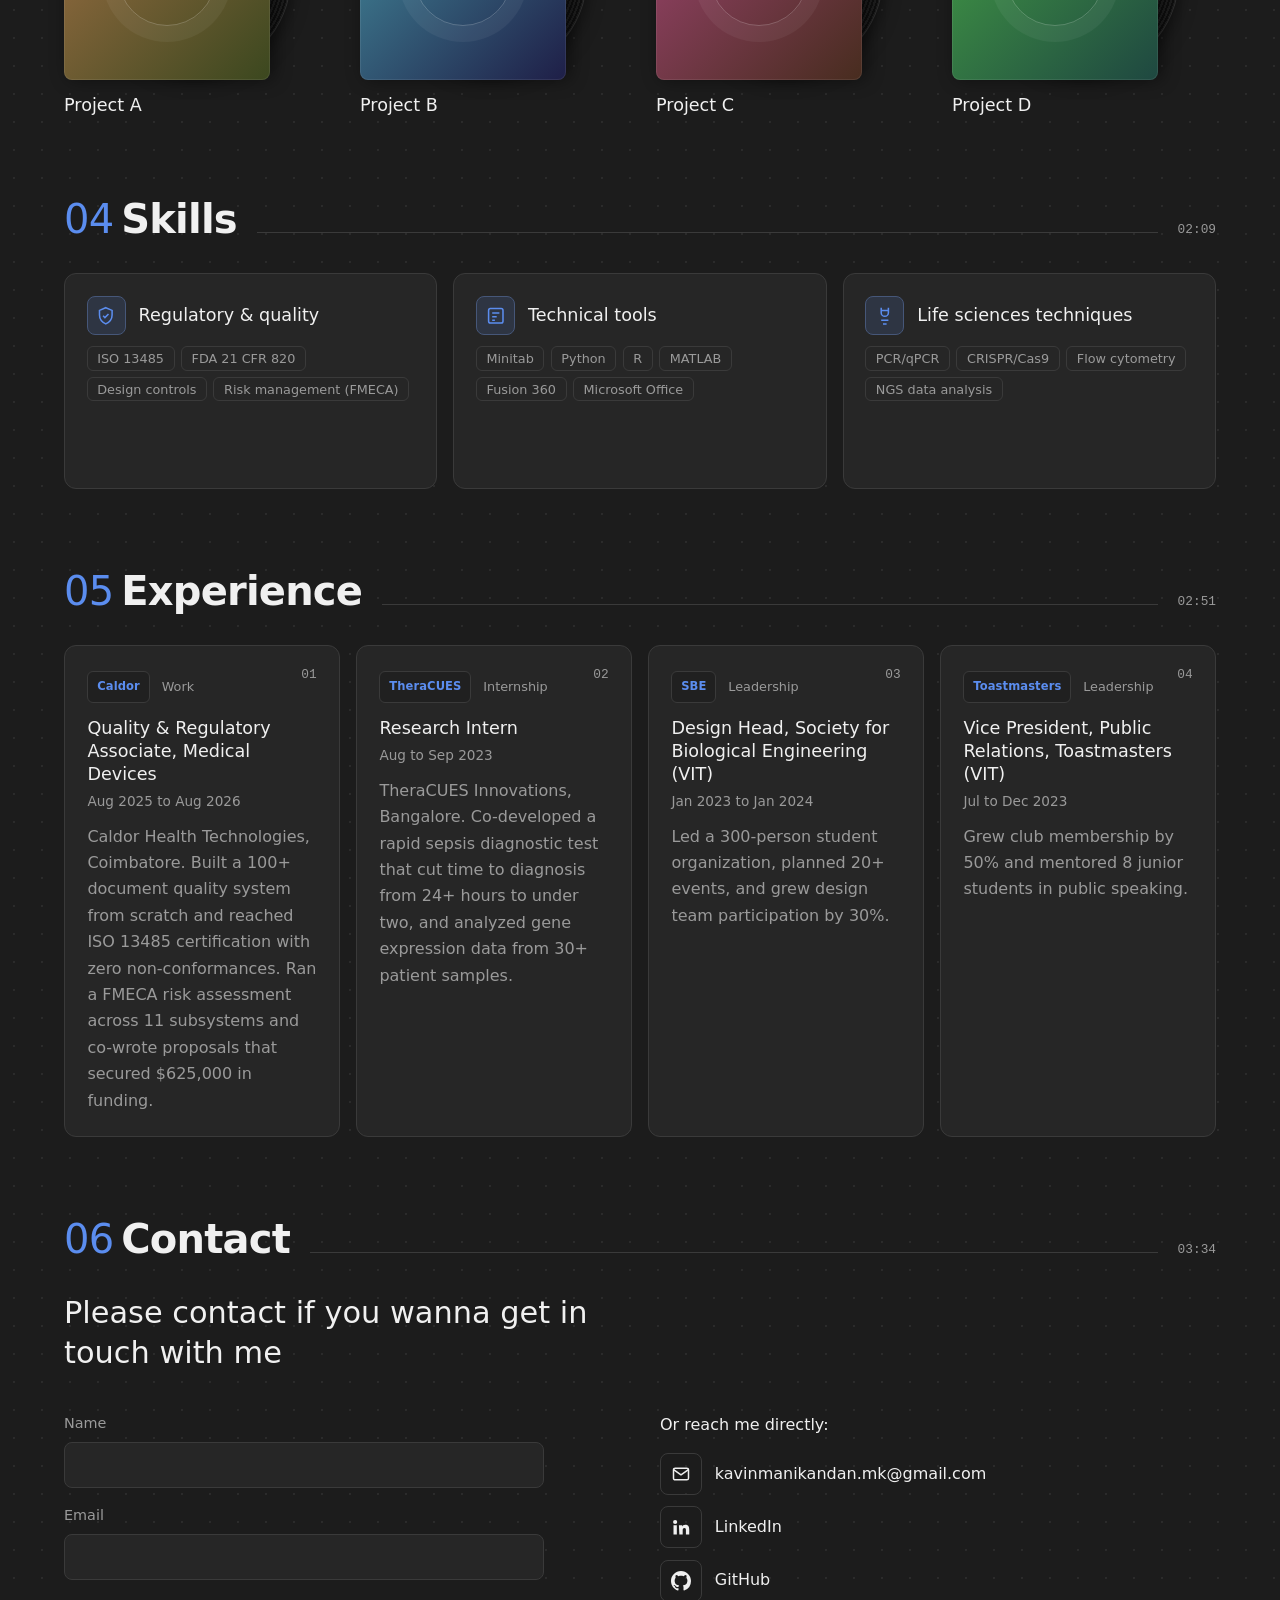
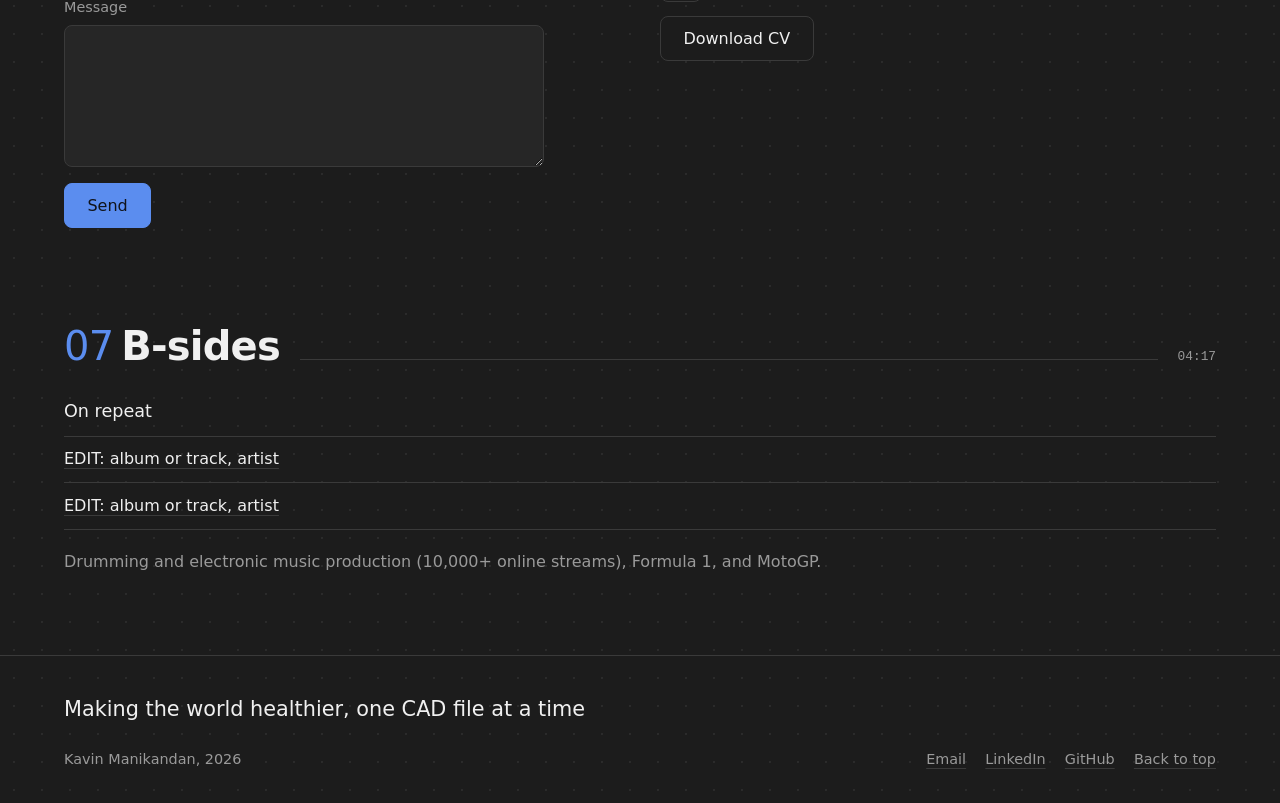
==== commit afdacc8c: "Update lede paragraph for clarity and detail" ====
--- a/index.html
+++ b/index.html
@@ -36,7 +36,7 @@
     <div class="hero-text">
       <h1>Kavin Manikandan</h1>
       <p class="role">I'm a BME Master's student</p>
-      <p class="lede">I want to build accessible and safer medical devices</p>
+      <p class="lede">I’m driven to build medical devices that make care safer, more accessible, and just better for the people who really need it.</p>
       <div class="actions">
         <a class="btn" href="#projects">View projects</a>
         <a class="btn ghost" href="cv.pdf" download="kavin_cv.pdf">Download CV</a>
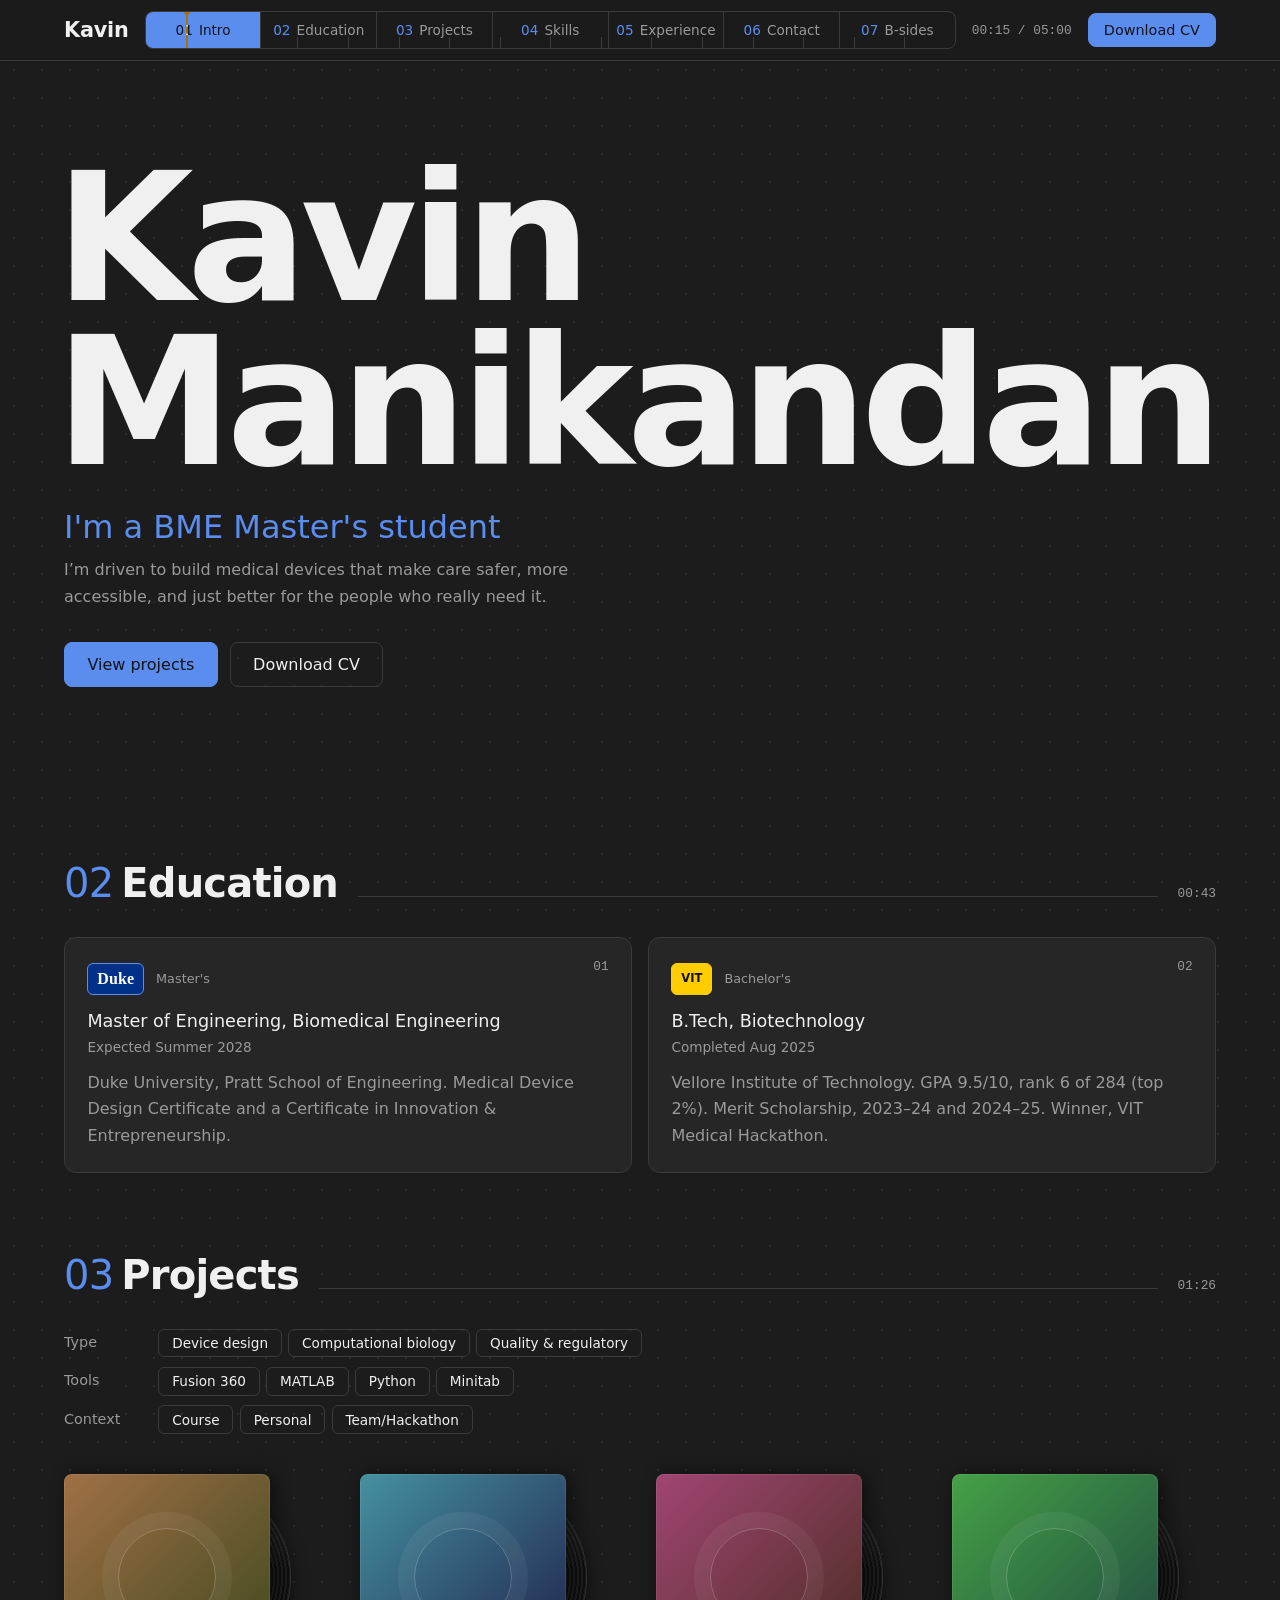
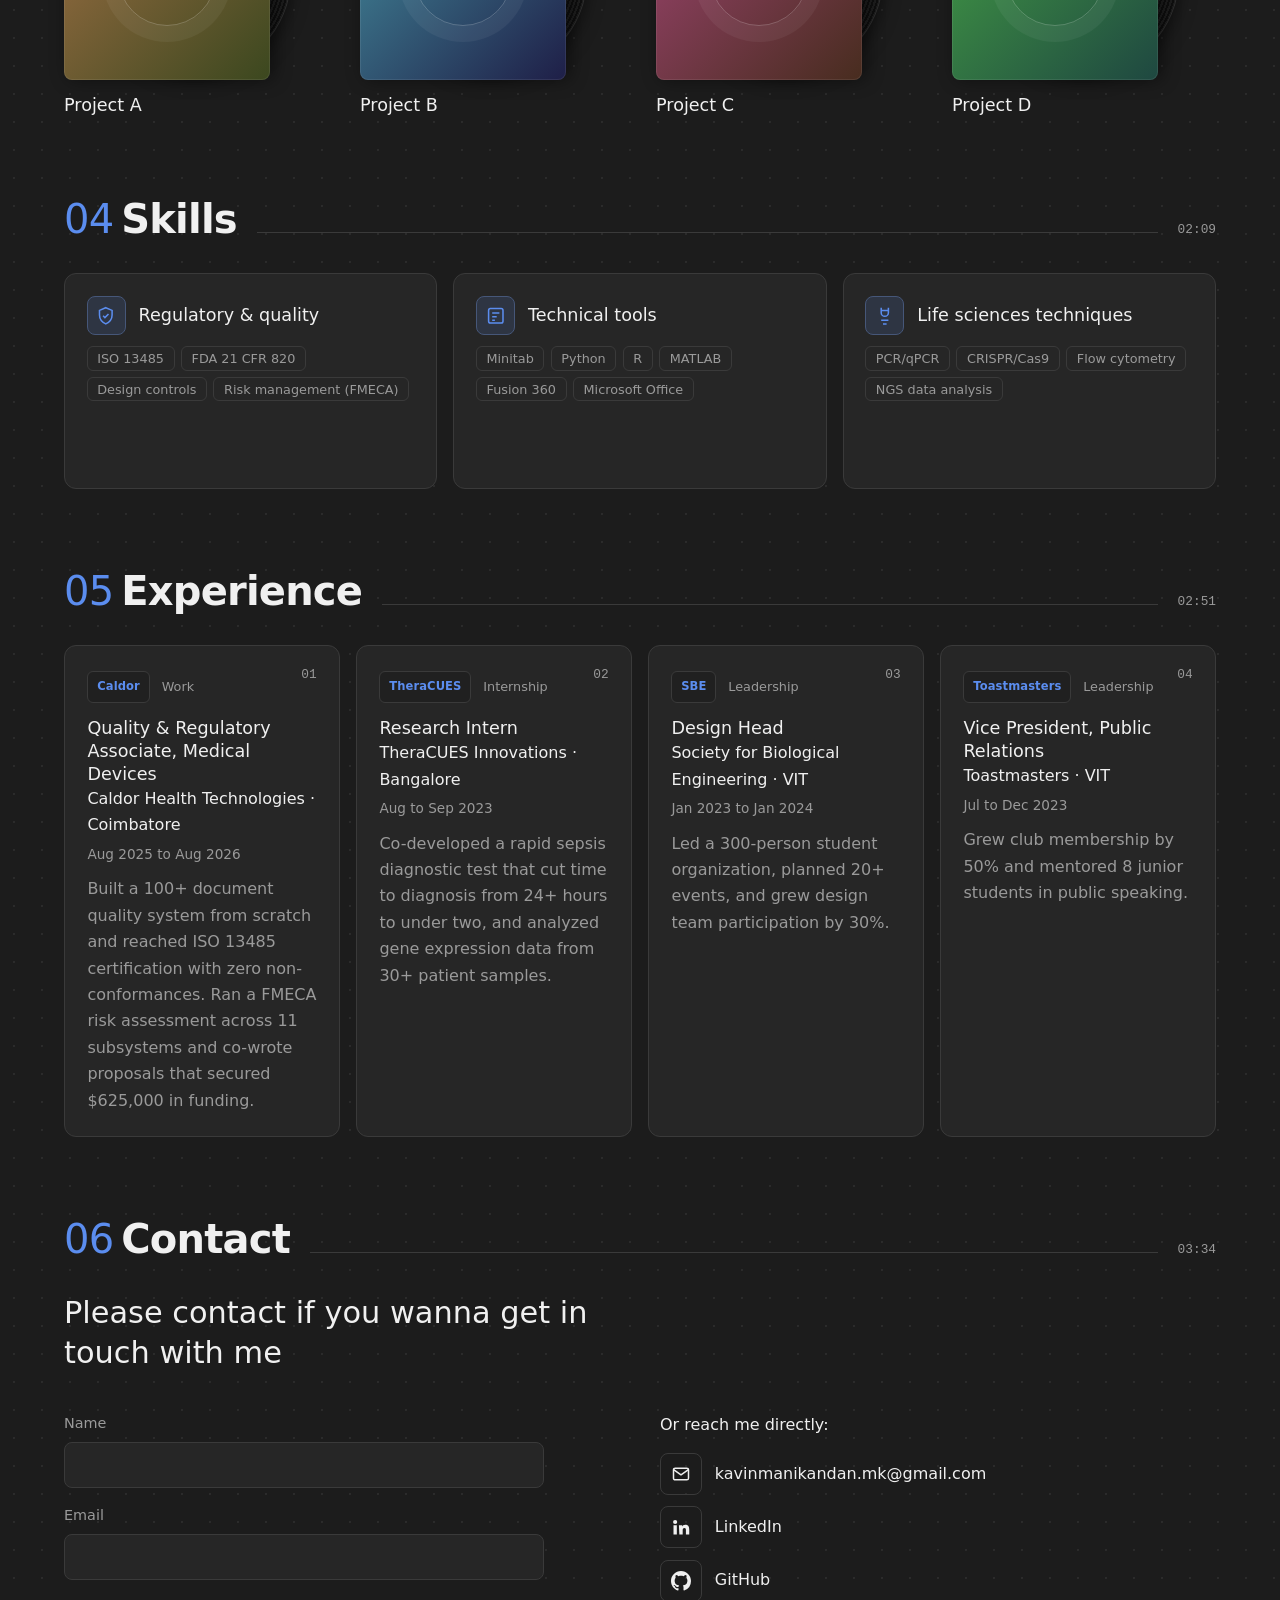
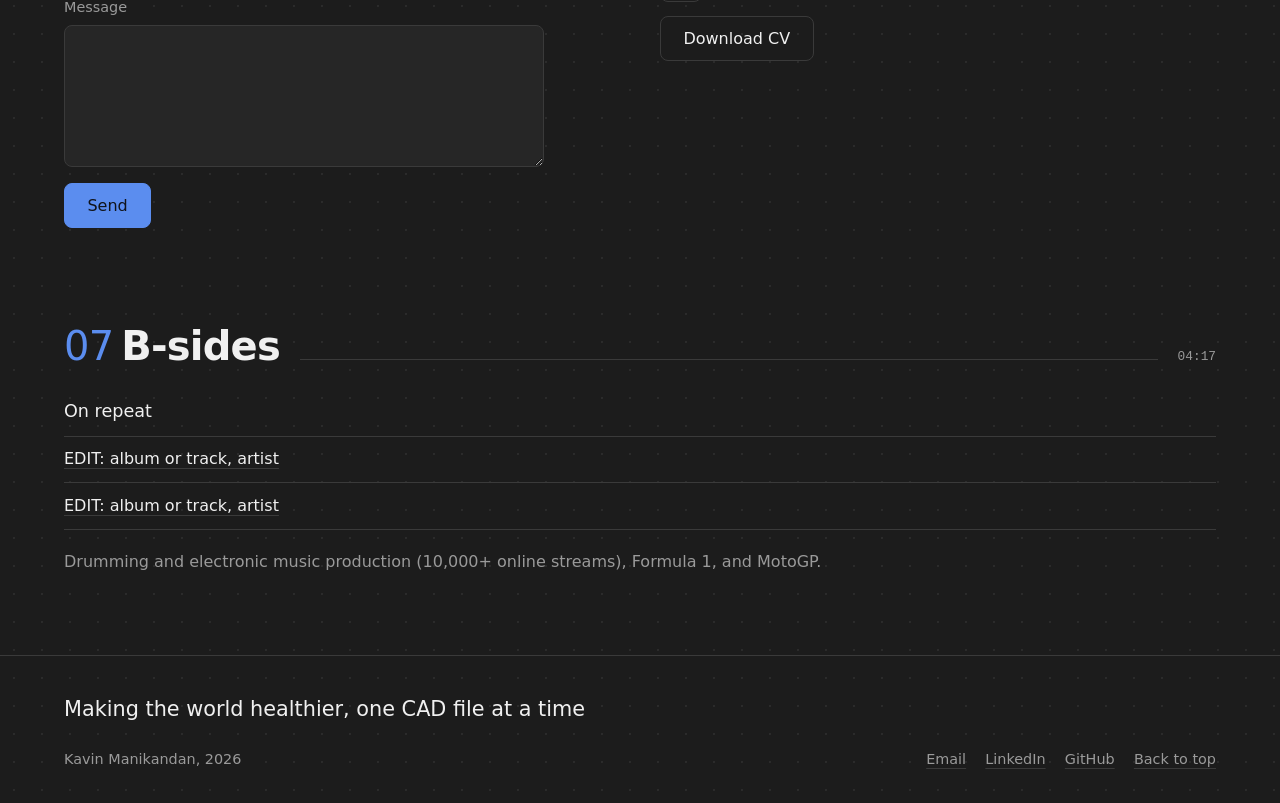
==== commit 72f42053: "Refactor experience section in index.html" ====
--- a/index.html
+++ b/index.html
@@ -74,16 +74,61 @@
     </div>
   </section>
 
-  <!-- 05 EXPERIENCE -->
-  <section id="experience" class="wrap">
-    <h2><span class="n">05</span> Experience<span class="t" data-i="4"></span></h2>
-    <div class="cards">
-      <article class="xcard"><span class="trk">01</span><div class="card-top"><span class="org-mark word-mark">Caldor</span><p class="kind">Work</p></div><h3>Quality &amp; Regulatory Associate, Medical Devices</h3><p class="when">Aug 2025 to Aug 2026</p><p>Caldor Health Technologies, Coimbatore. Built a 100+ document quality system from scratch and reached ISO 13485 certification with zero non-conformances. Ran a FMECA risk assessment across 11 subsystems and co-wrote proposals that secured $625,000 in funding.</p></article>
-      <article class="xcard"><span class="trk">02</span><div class="card-top"><span class="org-mark word-mark">TheraCUES</span><p class="kind">Internship</p></div><h3>Research Intern</h3><p class="when">Aug to Sep 2023</p><p>TheraCUES Innovations, Bangalore. Co-developed a rapid sepsis diagnostic test that cut time to diagnosis from 24+ hours to under two, and analyzed gene expression data from 30+ patient samples.</p></article>
-      <article class="xcard"><span class="trk">03</span><div class="card-top"><span class="org-mark word-mark">SBE</span><p class="kind">Leadership</p></div><h3>Design Head, Society for Biological Engineering (VIT)</h3><p class="when">Jan 2023 to Jan 2024</p><p>Led a 300-person student organization, planned 20+ events, and grew design team participation by 30%.</p></article>
-      <article class="xcard"><span class="trk">04</span><div class="card-top"><span class="org-mark word-mark">Toastmasters</span><p class="kind">Leadership</p></div><h3>Vice President, Public Relations, Toastmasters (VIT)</h3><p class="when">Jul to Dec 2023</p><p>Grew club membership by 50% and mentored 8 junior students in public speaking.</p></article>
-    </div>
-  </section>
+<!-- 05 EXPERIENCE -->
+<section id="experience" class="wrap">
+  <h2><span class="n">05</span> Experience<span class="t" data-i="4"></span></h2>
+  <div class="cards">
+
+    <article class="xcard">
+      <span class="trk">01</span>
+      <div class="card-top">
+        <span class="org-mark word-mark">Caldor</span>
+        <p class="kind">Work</p>
+      </div>
+      <h3>Quality &amp; Regulatory Associate, Medical Devices</h3>
+      <p class="org-name">Caldor Health Technologies · Coimbatore</p>
+      <p class="when">Aug 2025 to Aug 2026</p>
+      <p class="card-description">Built a 100+ document quality system from scratch and reached ISO 13485 certification with zero non-conformances. Ran a FMECA risk assessment across 11 subsystems and co-wrote proposals that secured $625,000 in funding.</p>
+    </article>
+
+    <article class="xcard">
+      <span class="trk">02</span>
+      <div class="card-top">
+        <span class="org-mark word-mark">TheraCUES</span>
+        <p class="kind">Internship</p>
+      </div>
+      <h3>Research Intern</h3>
+      <p class="org-name">TheraCUES Innovations · Bangalore</p>
+      <p class="when">Aug to Sep 2023</p>
+      <p class="card-description">Co-developed a rapid sepsis diagnostic test that cut time to diagnosis from 24+ hours to under two, and analyzed gene expression data from 30+ patient samples.</p>
+    </article>
+
+    <article class="xcard">
+      <span class="trk">03</span>
+      <div class="card-top">
+        <span class="org-mark word-mark">SBE</span>
+        <p class="kind">Leadership</p>
+      </div>
+      <h3>Design Head</h3>
+      <p class="org-name">Society for Biological Engineering · VIT</p>
+      <p class="when">Jan 2023 to Jan 2024</p>
+      <p class="card-description">Led a 300-person student organization, planned 20+ events, and grew design team participation by 30%.</p>
+    </article>
+
+    <article class="xcard">
+      <span class="trk">04</span>
+      <div class="card-top">
+        <span class="org-mark word-mark">Toastmasters</span>
+        <p class="kind">Leadership</p>
+      </div>
+      <h3>Vice President, Public Relations</h3>
+      <p class="org-name">Toastmasters · VIT</p>
+      <p class="when">Jul to Dec 2023</p>
+      <p class="card-description">Grew club membership by 50% and mentored 8 junior students in public speaking.</p>
+    </article>
+
+  </div>
+</section>
 
   <!-- 06 CONTACT -->
   <section id="contact" class="wrap">
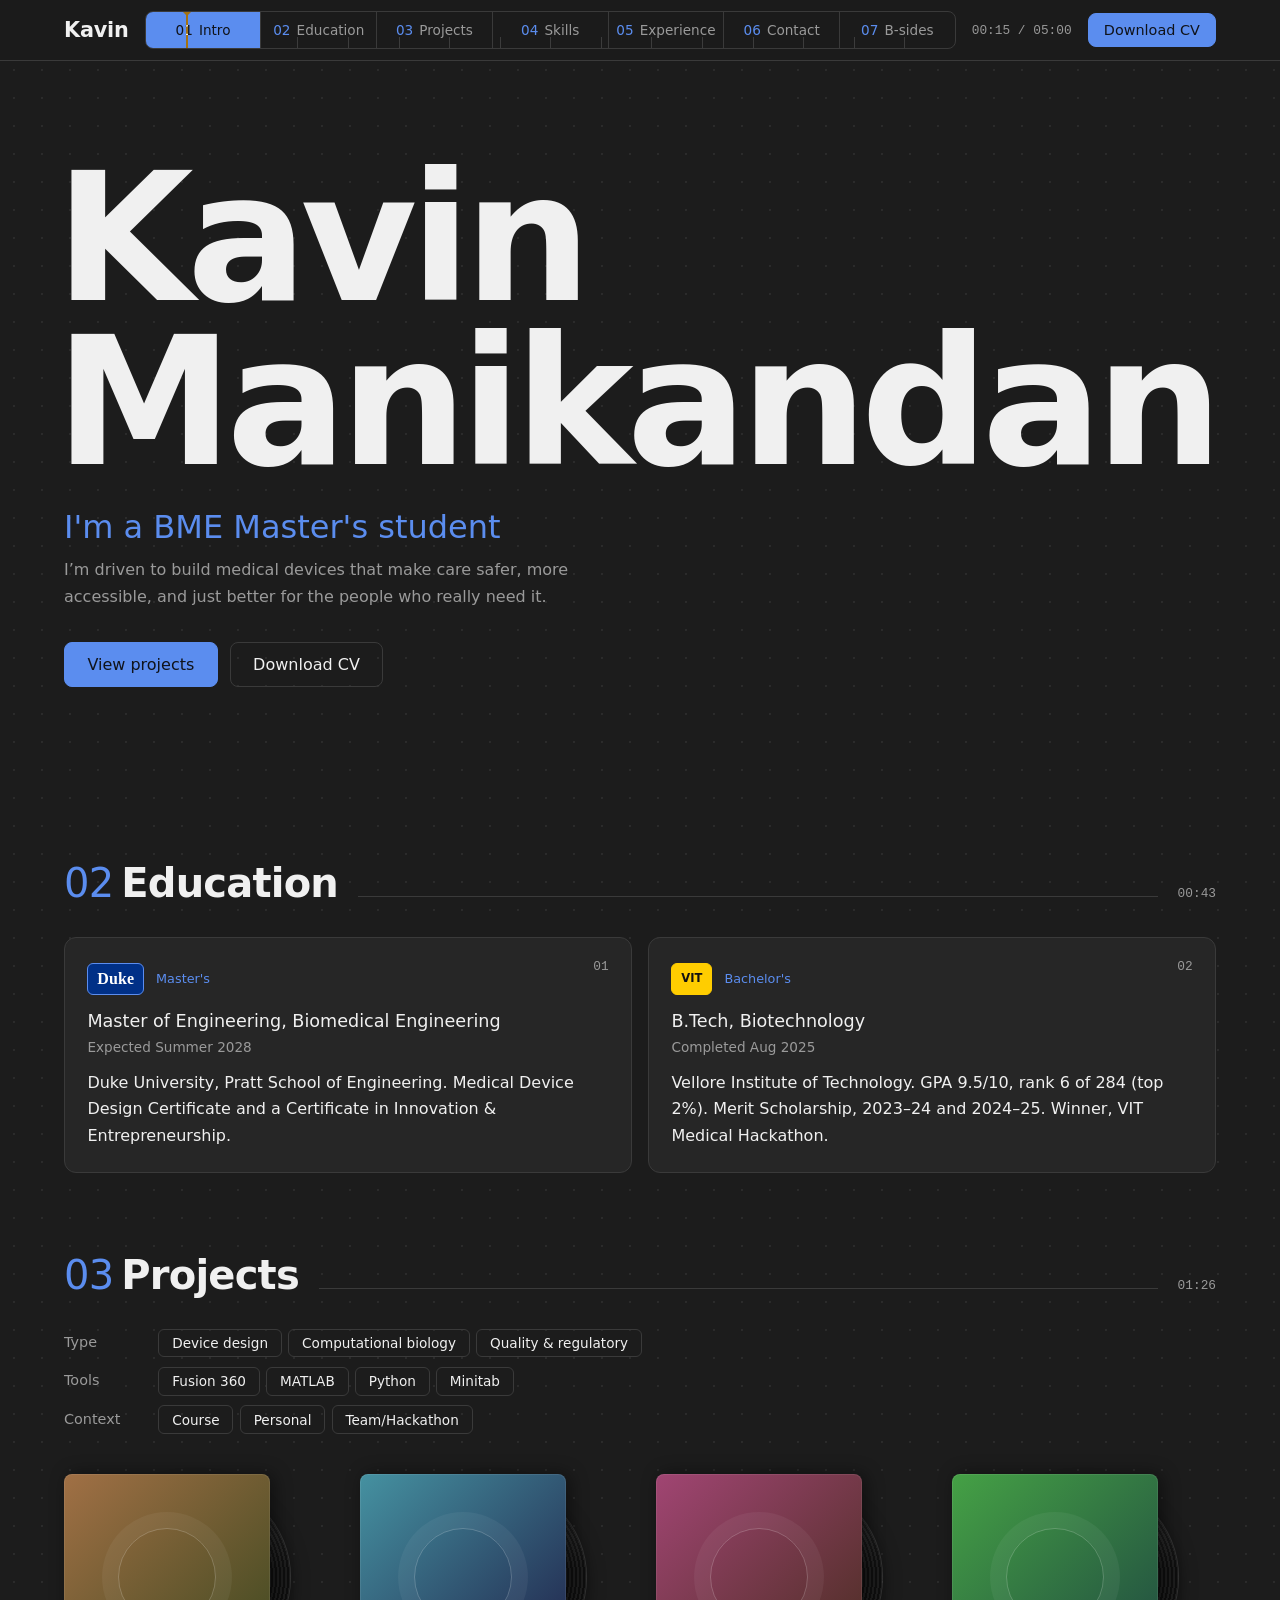
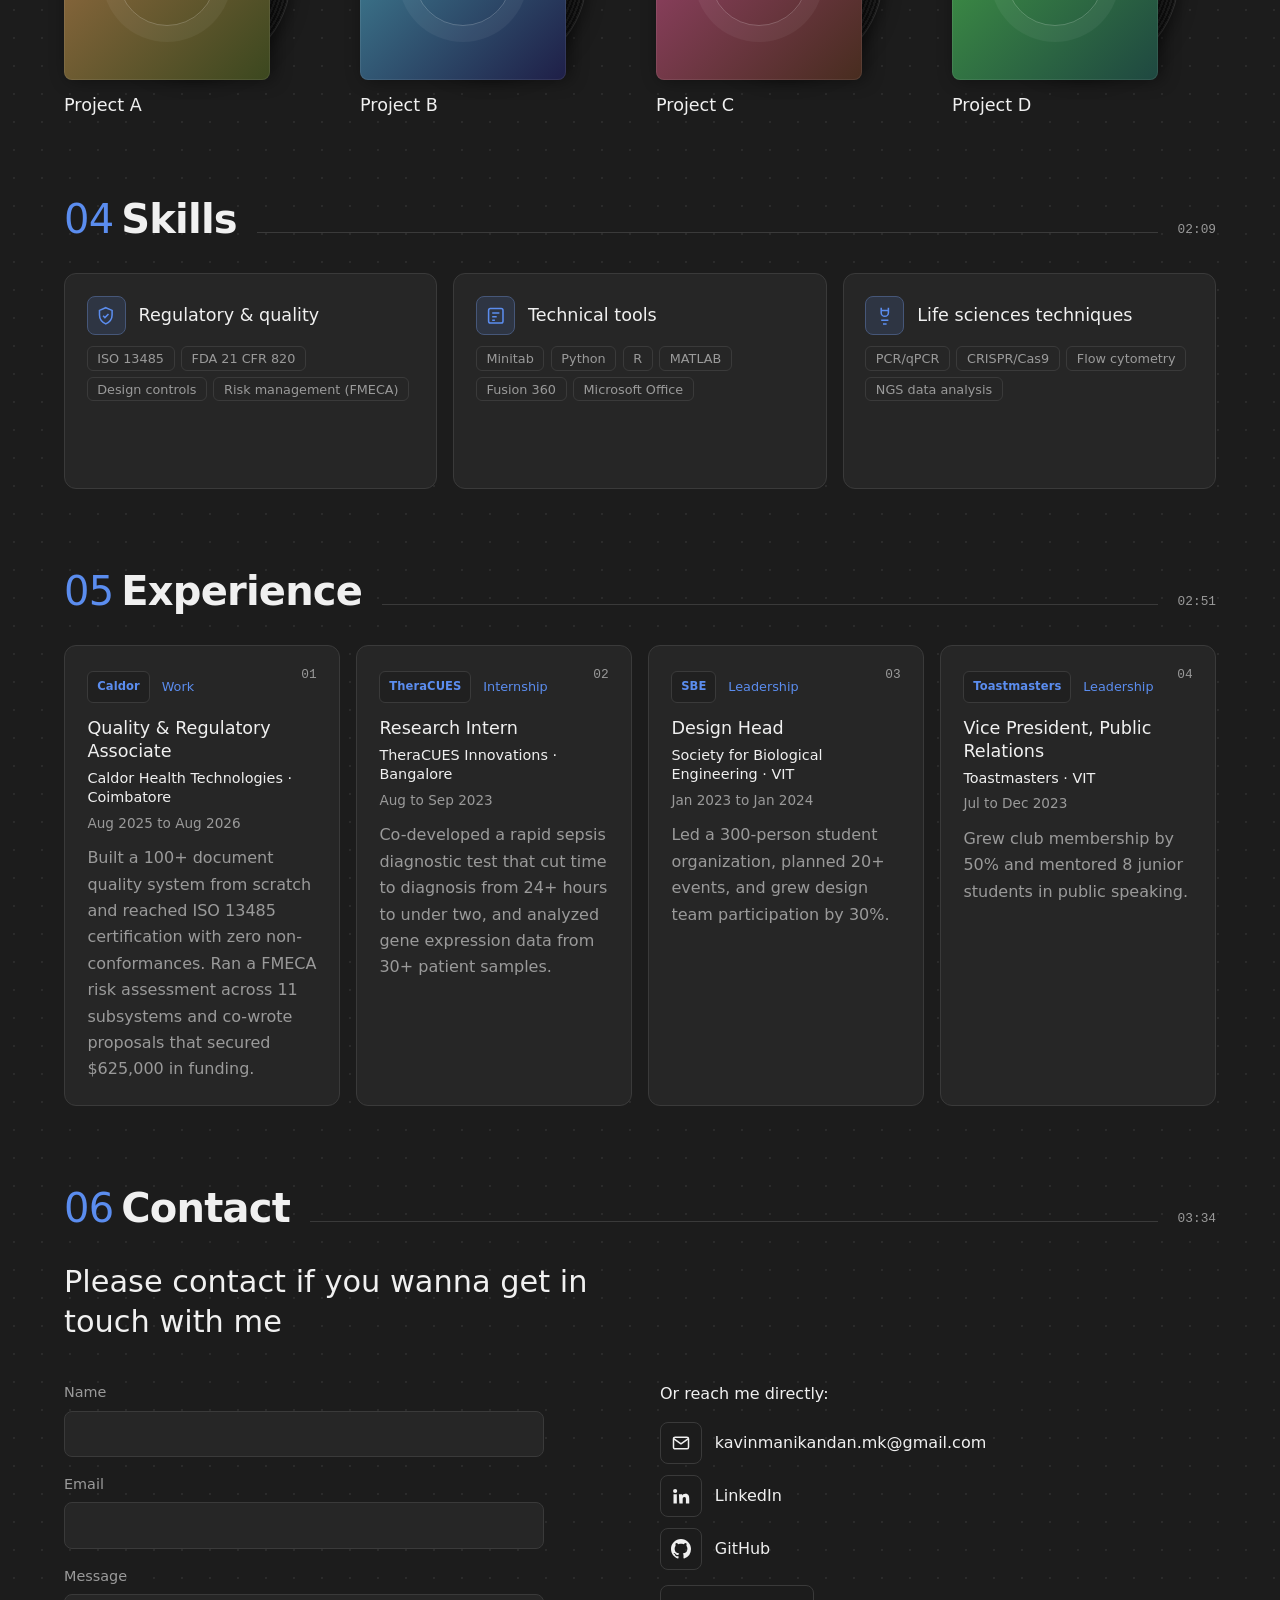
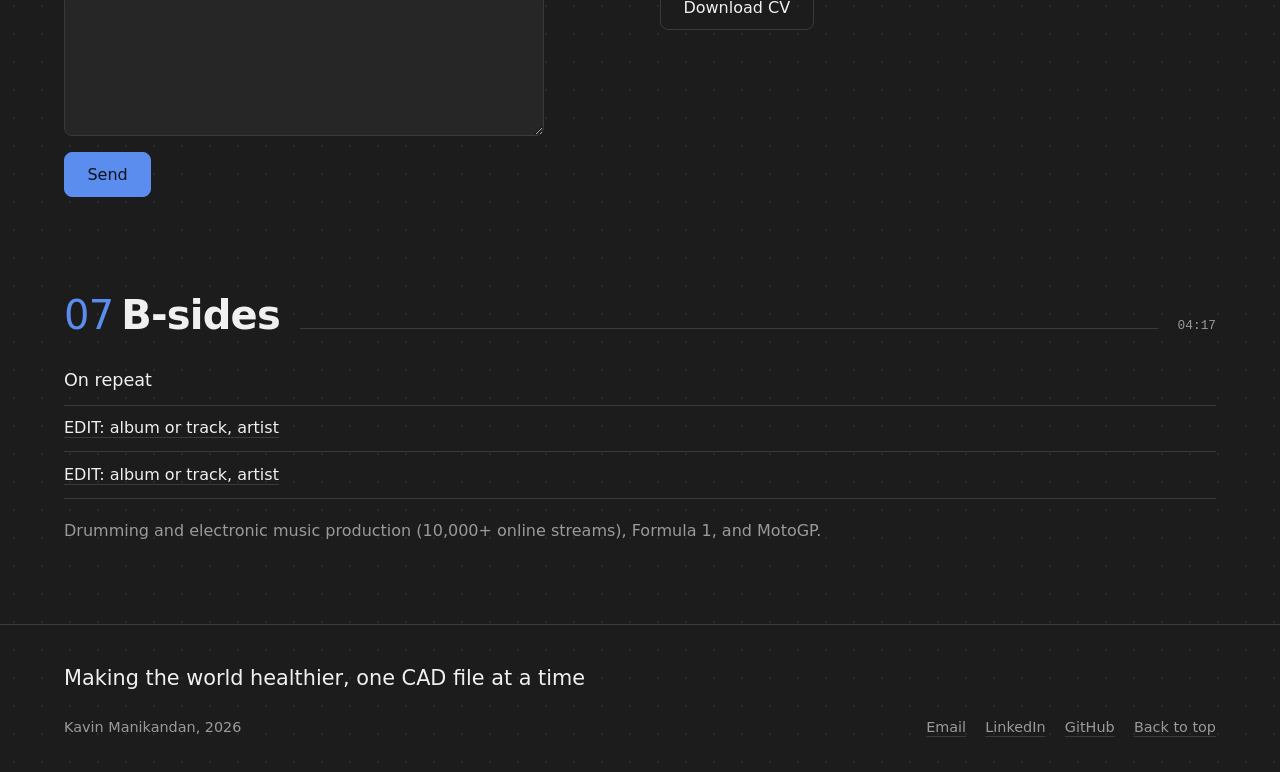
==== commit 9344960a: "Shorten job title in index.html" ====
--- a/index.html
+++ b/index.html
@@ -85,7 +85,7 @@
         <span class="org-mark word-mark">Caldor</span>
         <p class="kind">Work</p>
       </div>
-      <h3>Quality &amp; Regulatory Associate, Medical Devices</h3>
+      <h3>Quality &amp; Regulatory Associate</h3>
       <p class="org-name">Caldor Health Technologies · Coimbatore</p>
       <p class="when">Aug 2025 to Aug 2026</p>
       <p class="card-description">Built a 100+ document quality system from scratch and reached ISO 13485 certification with zero non-conformances. Ran a FMECA risk assessment across 11 subsystems and co-wrote proposals that secured $625,000 in funding.</p>
--- a/style.css
+++ b/style.css
@@ -107,9 +107,27 @@
 .skill-head{display:flex;align-items:center;gap:.8rem}
 .skill-icon{display:grid;place-items:center;flex:none;width:2.45rem;height:2.45rem;border-radius:var(--r);color:var(--accent);background:color-mix(in srgb,var(--accent) 14%,transparent);border:1px solid color-mix(in srgb,var(--accent) 35%,var(--line))}
 .skill-icon svg{width:1.35rem;height:1.35rem}
-.kind{font-size:.8rem;color:var(--accent);margin-bottom:.4rem}
-.when{font-size:.85rem;color:var(--muted);margin:.25rem 0 .7rem}
-.xcard p:last-child{color:var(--muted)}
+.kind{
+  font-size:.8rem;
+  color:var(--accent);
+  margin-bottom:.4rem;
+}
+
+.org-name{
+  font:500 .9rem/1.35 var(--display);
+  color:var(--text);
+  margin-top:.35rem;
+}
+
+.when{
+  font-size:.85rem;
+  color:var(--muted);
+  margin:.25rem 0 .7rem;
+}
+
+.card-description{
+  color:var(--muted);
+}
 
 /* CONTACT */
 .big{font:500 clamp(1.3rem,3.5vw,1.9rem)/1.3 var(--display);max-width:36rem;margin-bottom:2.5rem}
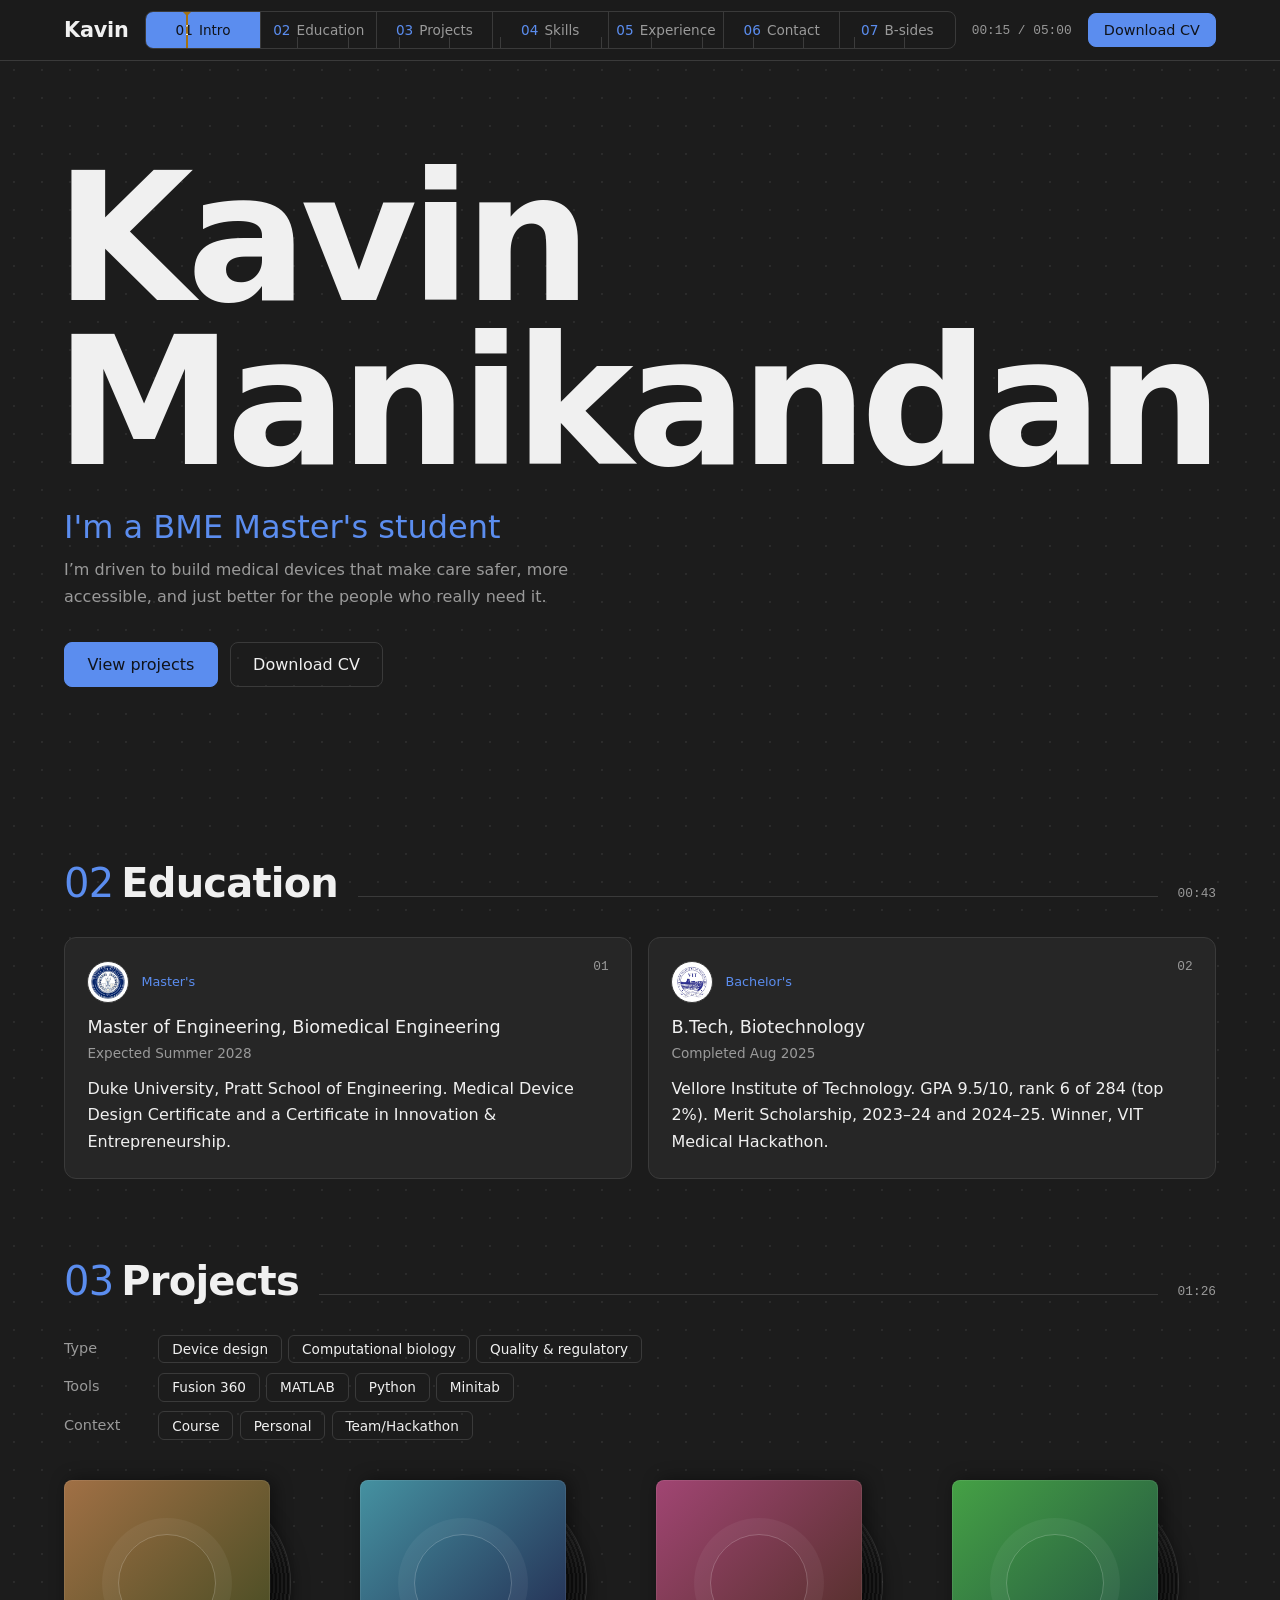
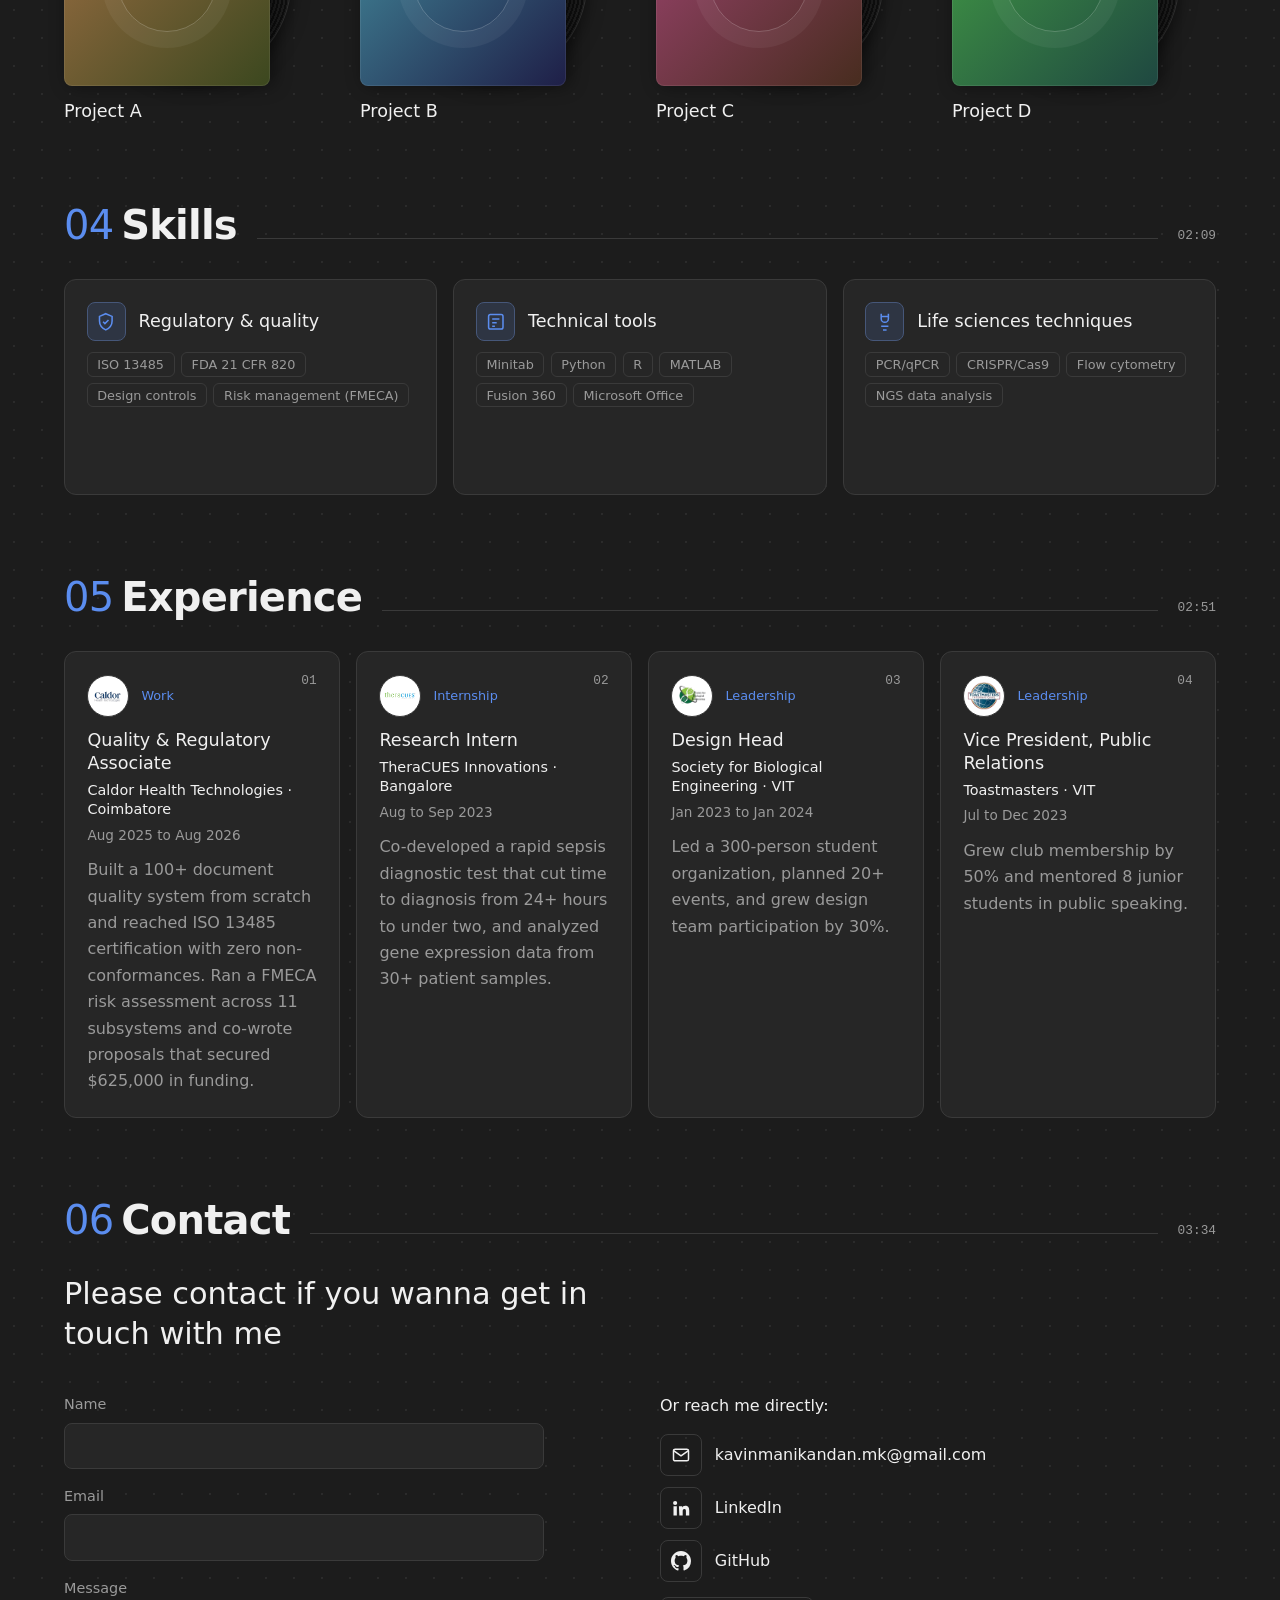
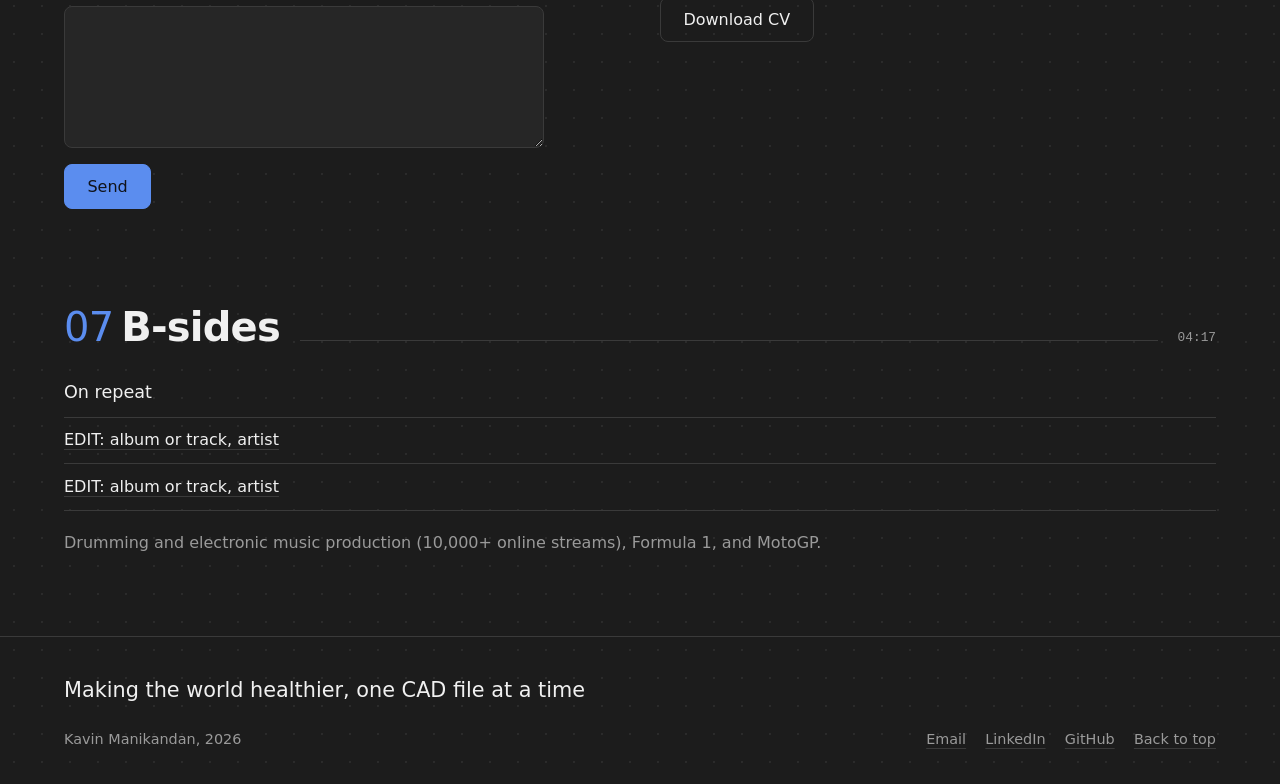
==== commit 10981b99: "Add files via upload" ====
--- a/index.html
+++ b/index.html
@@ -51,8 +51,8 @@
   <section id="education" class="wrap">
     <h2><span class="n">02</span> Education<span class="t" data-i="1"></span></h2>
     <div class="cards">
-      <article class="xcard"><span class="trk">01</span><div class="card-top"><span class="org-mark duke-mark" aria-label="Duke University">Duke</span><p class="kind">Master's</p></div><h3>Master of Engineering, Biomedical Engineering</h3><p class="when">Expected Summer 2028</p><p>Duke University, Pratt School of Engineering. Medical Device Design Certificate and a Certificate in Innovation &amp; Entrepreneurship.</p></article>
-      <article class="xcard"><span class="trk">02</span><div class="card-top"><span class="org-mark vit-mark" aria-label="Vellore Institute of Technology">VIT</span><p class="kind">Bachelor's</p></div><h3>B.Tech, Biotechnology</h3><p class="when">Completed Aug 2025</p><p>Vellore Institute of Technology. GPA 9.5/10, rank 6 of 284 (top 2%). Merit Scholarship, 2023–24 and 2024–25. Winner, VIT Medical Hackathon.</p></article>
+      <article class="xcard"><span class="trk">01</span><div class="card-top"><img class="org-logo" src="duke-logo.png" alt="Duke University logo"><p class="kind">Master's</p></div><h3>Master of Engineering, Biomedical Engineering</h3><p class="when">Expected Summer 2028</p><p>Duke University, Pratt School of Engineering. Medical Device Design Certificate and a Certificate in Innovation &amp; Entrepreneurship.</p></article>
+      <article class="xcard"><span class="trk">02</span><div class="card-top"><img class="org-logo" src="vit-logo.png" alt="Vellore Institute of Technology logo"><p class="kind">Bachelor's</p></div><h3>B.Tech, Biotechnology</h3><p class="when">Completed Aug 2025</p><p>Vellore Institute of Technology. GPA 9.5/10, rank 6 of 284 (top 2%). Merit Scholarship, 2023–24 and 2024–25. Winner, VIT Medical Hackathon.</p></article>
     </div>
   </section>
 
@@ -82,7 +82,7 @@
     <article class="xcard">
       <span class="trk">01</span>
       <div class="card-top">
-        <span class="org-mark word-mark">Caldor</span>
+        <img class="org-logo" src="caldor-logo.png" alt="Caldor Health Technologies logo">
         <p class="kind">Work</p>
       </div>
       <h3>Quality &amp; Regulatory Associate</h3>
@@ -94,7 +94,7 @@
     <article class="xcard">
       <span class="trk">02</span>
       <div class="card-top">
-        <span class="org-mark word-mark">TheraCUES</span>
+        <img class="org-logo" src="theracues-logo.png" alt="TheraCUES Innovations logo">
         <p class="kind">Internship</p>
       </div>
       <h3>Research Intern</h3>
@@ -106,7 +106,7 @@
     <article class="xcard">
       <span class="trk">03</span>
       <div class="card-top">
-        <span class="org-mark word-mark">SBE</span>
+        <img class="org-logo" src="sbe-logo.png" alt="Society for Biological Engineering logo">
         <p class="kind">Leadership</p>
       </div>
       <h3>Design Head</h3>
@@ -118,7 +118,7 @@
     <article class="xcard">
       <span class="trk">04</span>
       <div class="card-top">
-        <span class="org-mark word-mark">Toastmasters</span>
+        <img class="org-logo" src="toastmasters-logo.png" alt="Toastmasters logo">
         <p class="kind">Leadership</p>
       </div>
       <h3>Vice President, Public Relations</h3>
--- a/style.css
+++ b/style.css
@@ -98,6 +98,7 @@
 .xcard{background:var(--surface);border:1px solid var(--line);border-radius:var(--r-lg);padding:1.4rem}
 .card-top{display:flex;align-items:center;gap:.75rem;margin-bottom:.8rem;padding-right:2rem;min-height:2.25rem}
 .card-top .kind{margin:0}
+.org-logo{width:42px;height:42px;flex:none;object-fit:contain;border-radius:50%;background:#fff;border:1px solid var(--line);padding:3px}
 .org-mark{display:inline-flex;align-items:center;justify-content:center;flex:none;min-height:2rem;padding:.25rem .55rem;border:1px solid var(--line);border-radius:var(--r-sm);font:700 .72rem/1 var(--display);letter-spacing:.01em;color:var(--text);background:color-mix(in srgb,var(--bg) 55%,transparent)}
 .duke-mark{font-family:Georgia,serif;font-size:1rem;color:#fff;background:#003087;border-color:#5b8def}
 .vit-mark{color:#111;background:#ffcd00;border-color:#ffcd00}
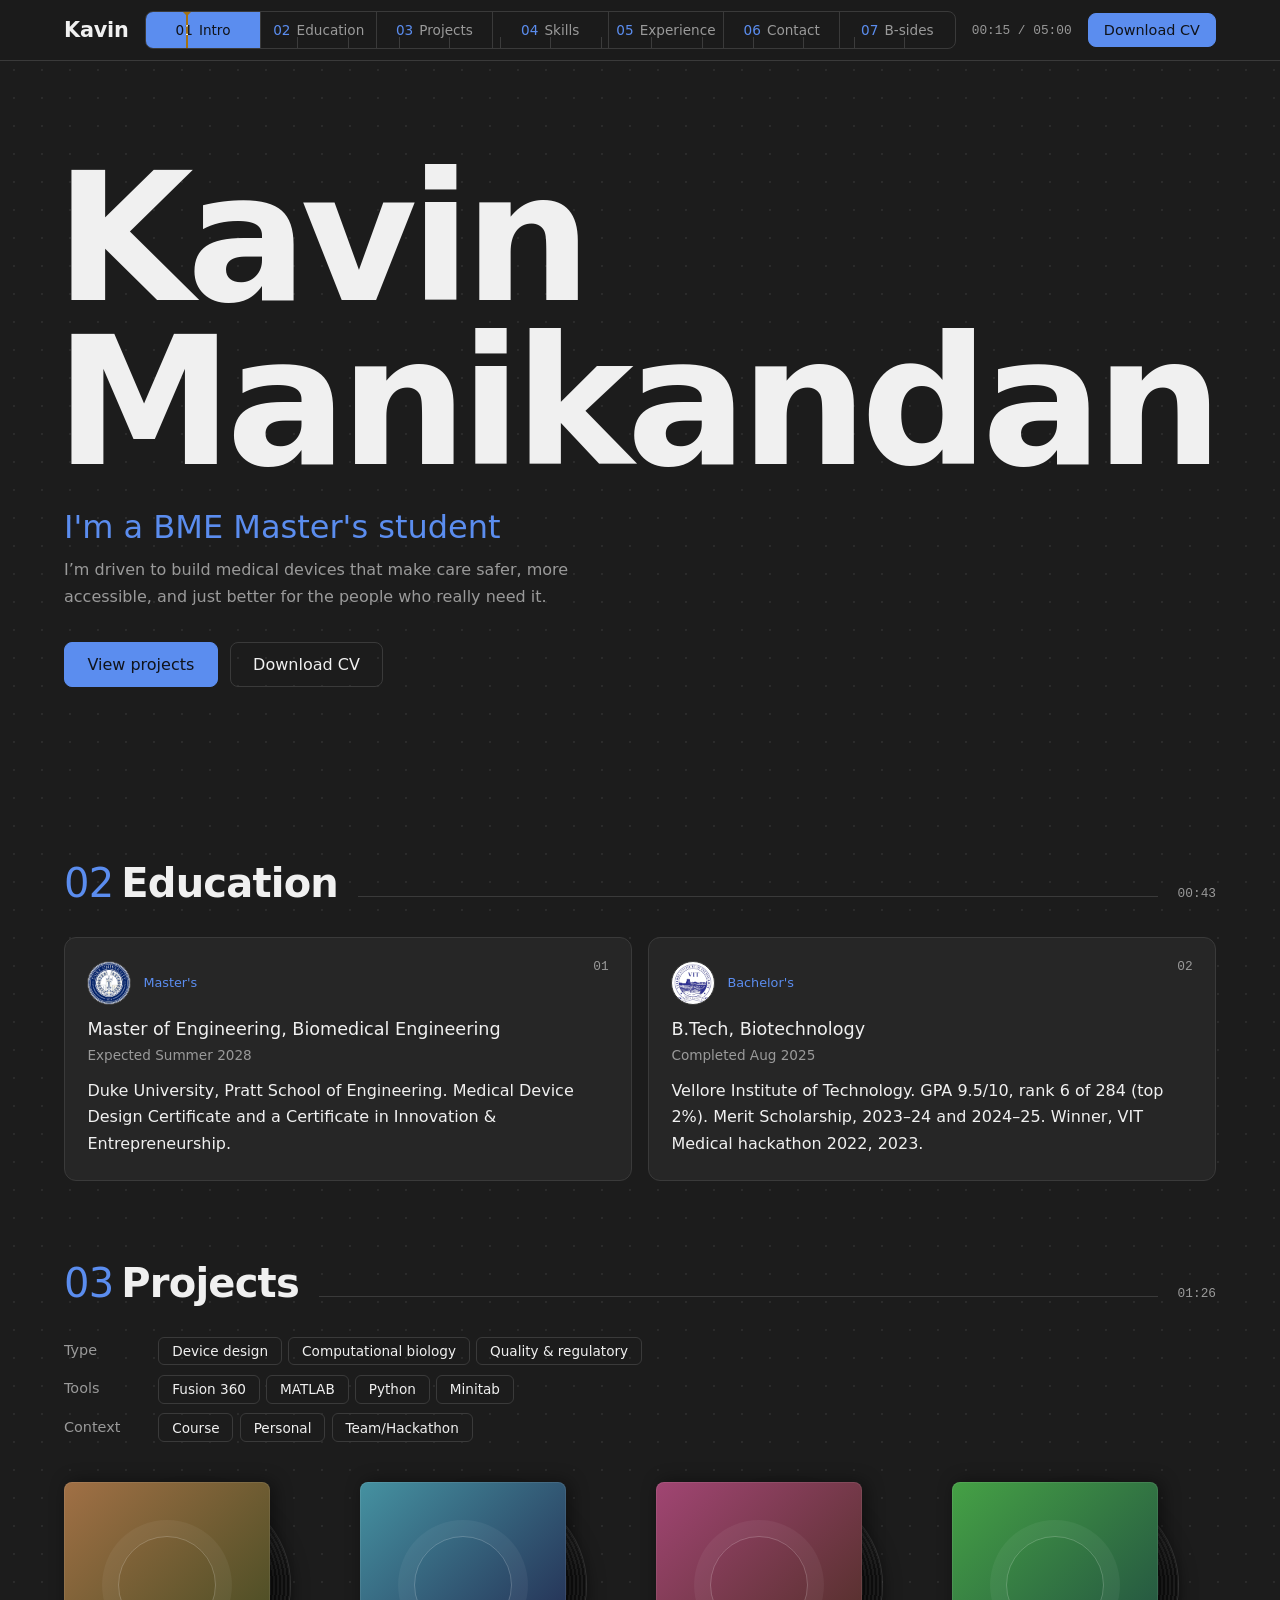
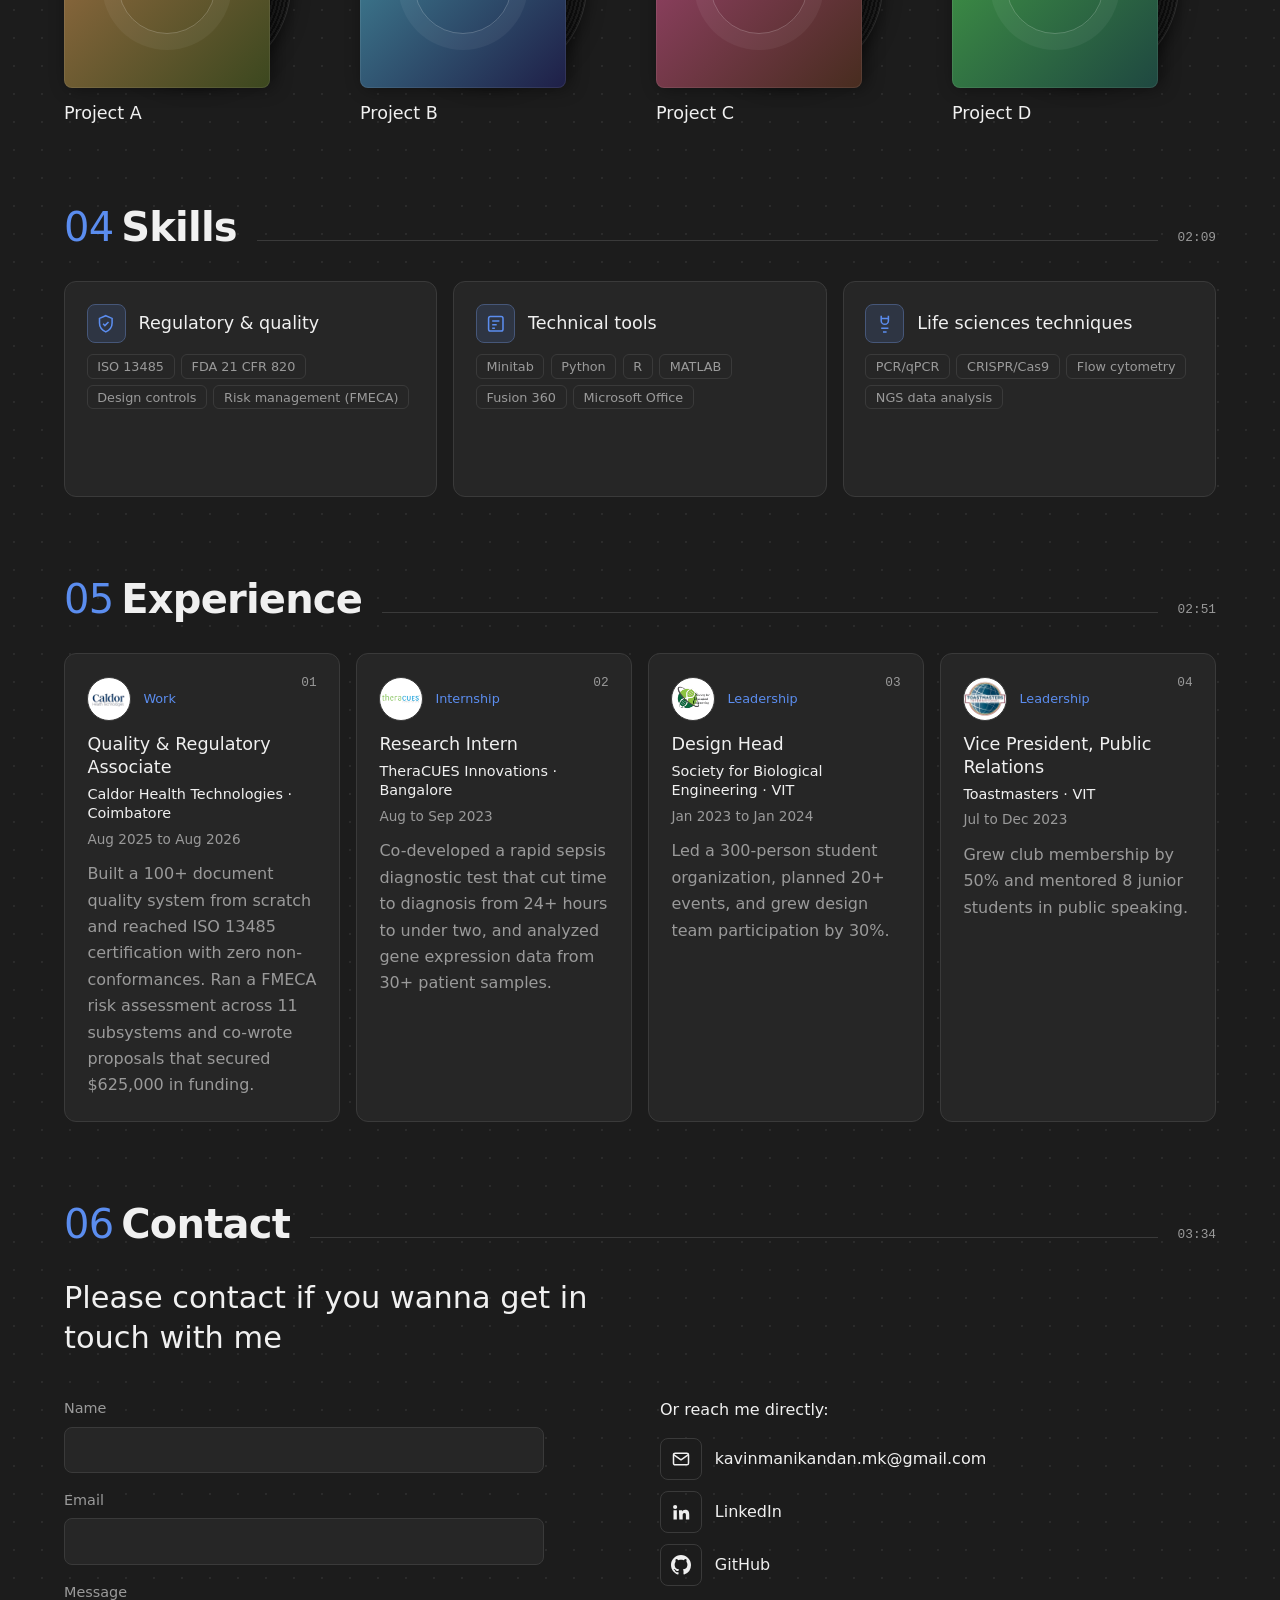
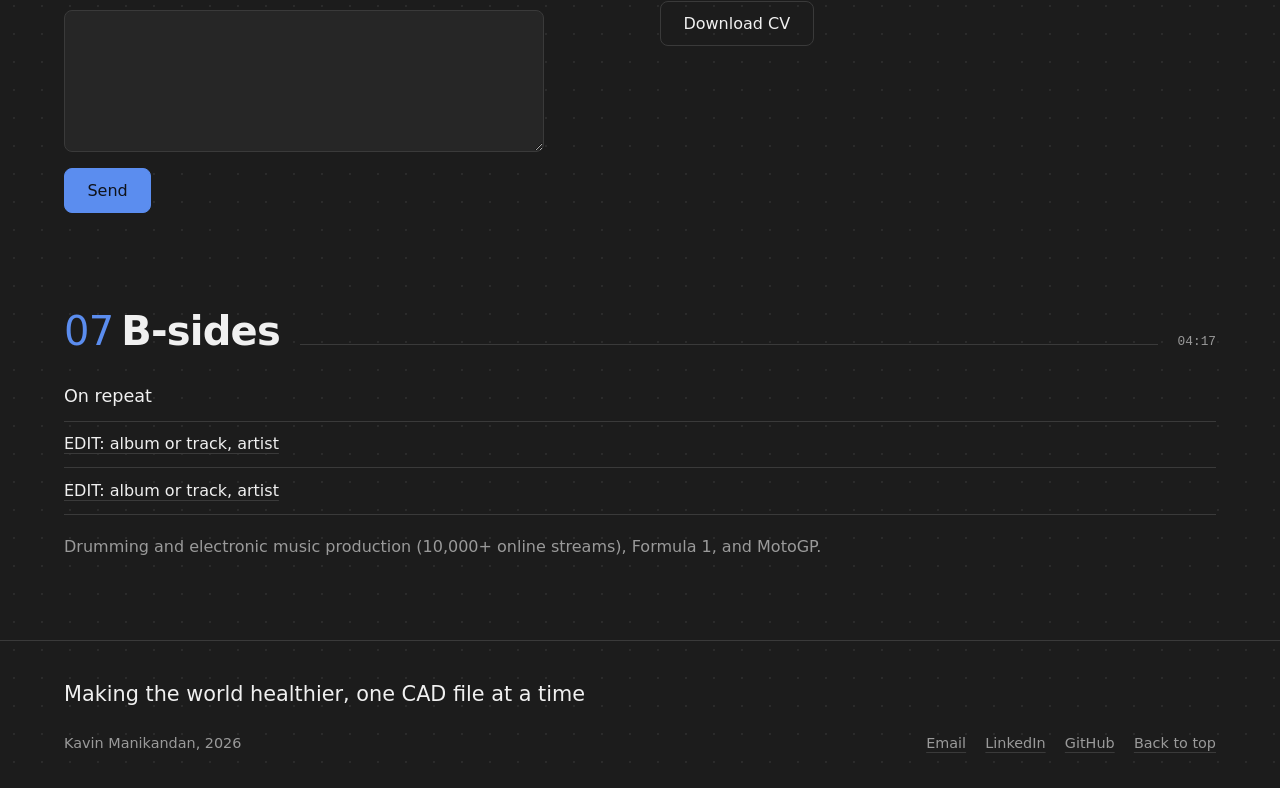
==== commit 18dc902f: "Modify VIT entry in education section Updated education section with additional details for VIT." ====
--- a/index.html
+++ b/index.html
@@ -52,7 +52,7 @@
     <h2><span class="n">02</span> Education<span class="t" data-i="1"></span></h2>
     <div class="cards">
       <article class="xcard"><span class="trk">01</span><div class="card-top"><img class="org-logo" src="duke-logo.png" alt="Duke University logo"><p class="kind">Master's</p></div><h3>Master of Engineering, Biomedical Engineering</h3><p class="when">Expected Summer 2028</p><p>Duke University, Pratt School of Engineering. Medical Device Design Certificate and a Certificate in Innovation &amp; Entrepreneurship.</p></article>
-      <article class="xcard"><span class="trk">02</span><div class="card-top"><img class="org-logo" src="vit-logo.png" alt="Vellore Institute of Technology logo"><p class="kind">Bachelor's</p></div><h3>B.Tech, Biotechnology</h3><p class="when">Completed Aug 2025</p><p>Vellore Institute of Technology. GPA 9.5/10, rank 6 of 284 (top 2%). Merit Scholarship, 2023–24 and 2024–25. Winner, VIT Medical Hackathon.</p></article>
+      <article class="xcard"><span class="trk">02</span><div class="card-top"><img class="org-logo" src="vit-logo.png" alt="Vellore Institute of Technology logo"><p class="kind">Bachelor's</p></div><h3>B.Tech, Biotechnology</h3><p class="when">Completed Aug 2025</p><p>Vellore Institute of Technology. GPA 9.5/10, rank 6 of 284 (top 2%). Merit Scholarship, 2023–24 and 2024–25. Winner, VIT Medical hackathon 2022, 2023.</p></article>
     </div>
   </section>
 
--- a/style.css
+++ b/style.css
@@ -98,7 +98,7 @@
 .xcard{background:var(--surface);border:1px solid var(--line);border-radius:var(--r-lg);padding:1.4rem}
 .card-top{display:flex;align-items:center;gap:.75rem;margin-bottom:.8rem;padding-right:2rem;min-height:2.25rem}
 .card-top .kind{margin:0}
-.org-logo{width:42px;height:42px;flex:none;object-fit:contain;border-radius:50%;background:#fff;border:1px solid var(--line);padding:3px}
+.org-logo{display:block;width:44px;height:44px;flex:0 0 44px;aspect-ratio:1;object-fit:cover;object-position:center;border-radius:50%;background:#fff;border:1px solid var(--line);padding:0;overflow:hidden}
 .org-mark{display:inline-flex;align-items:center;justify-content:center;flex:none;min-height:2rem;padding:.25rem .55rem;border:1px solid var(--line);border-radius:var(--r-sm);font:700 .72rem/1 var(--display);letter-spacing:.01em;color:var(--text);background:color-mix(in srgb,var(--bg) 55%,transparent)}
 .duke-mark{font-family:Georgia,serif;font-size:1rem;color:#fff;background:#003087;border-color:#5b8def}
 .vit-mark{color:#111;background:#ffcd00;border-color:#ffcd00}
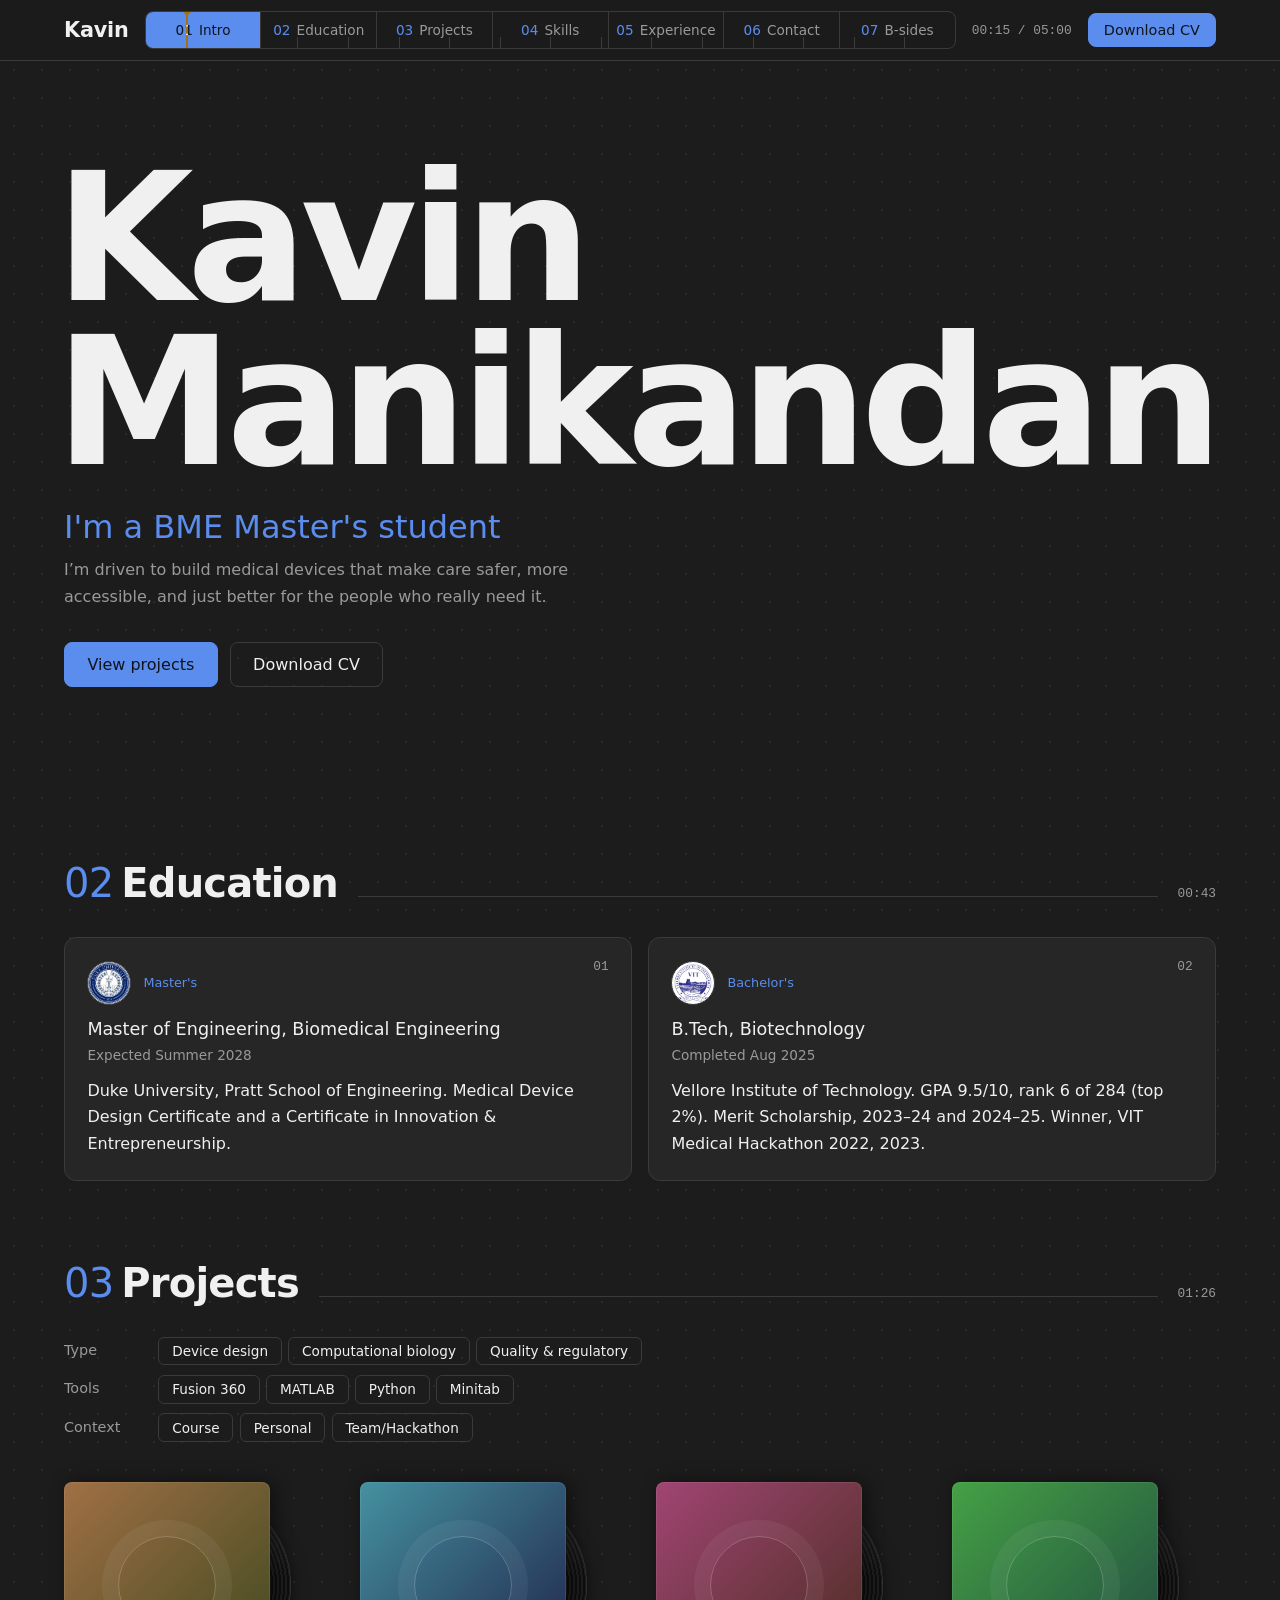
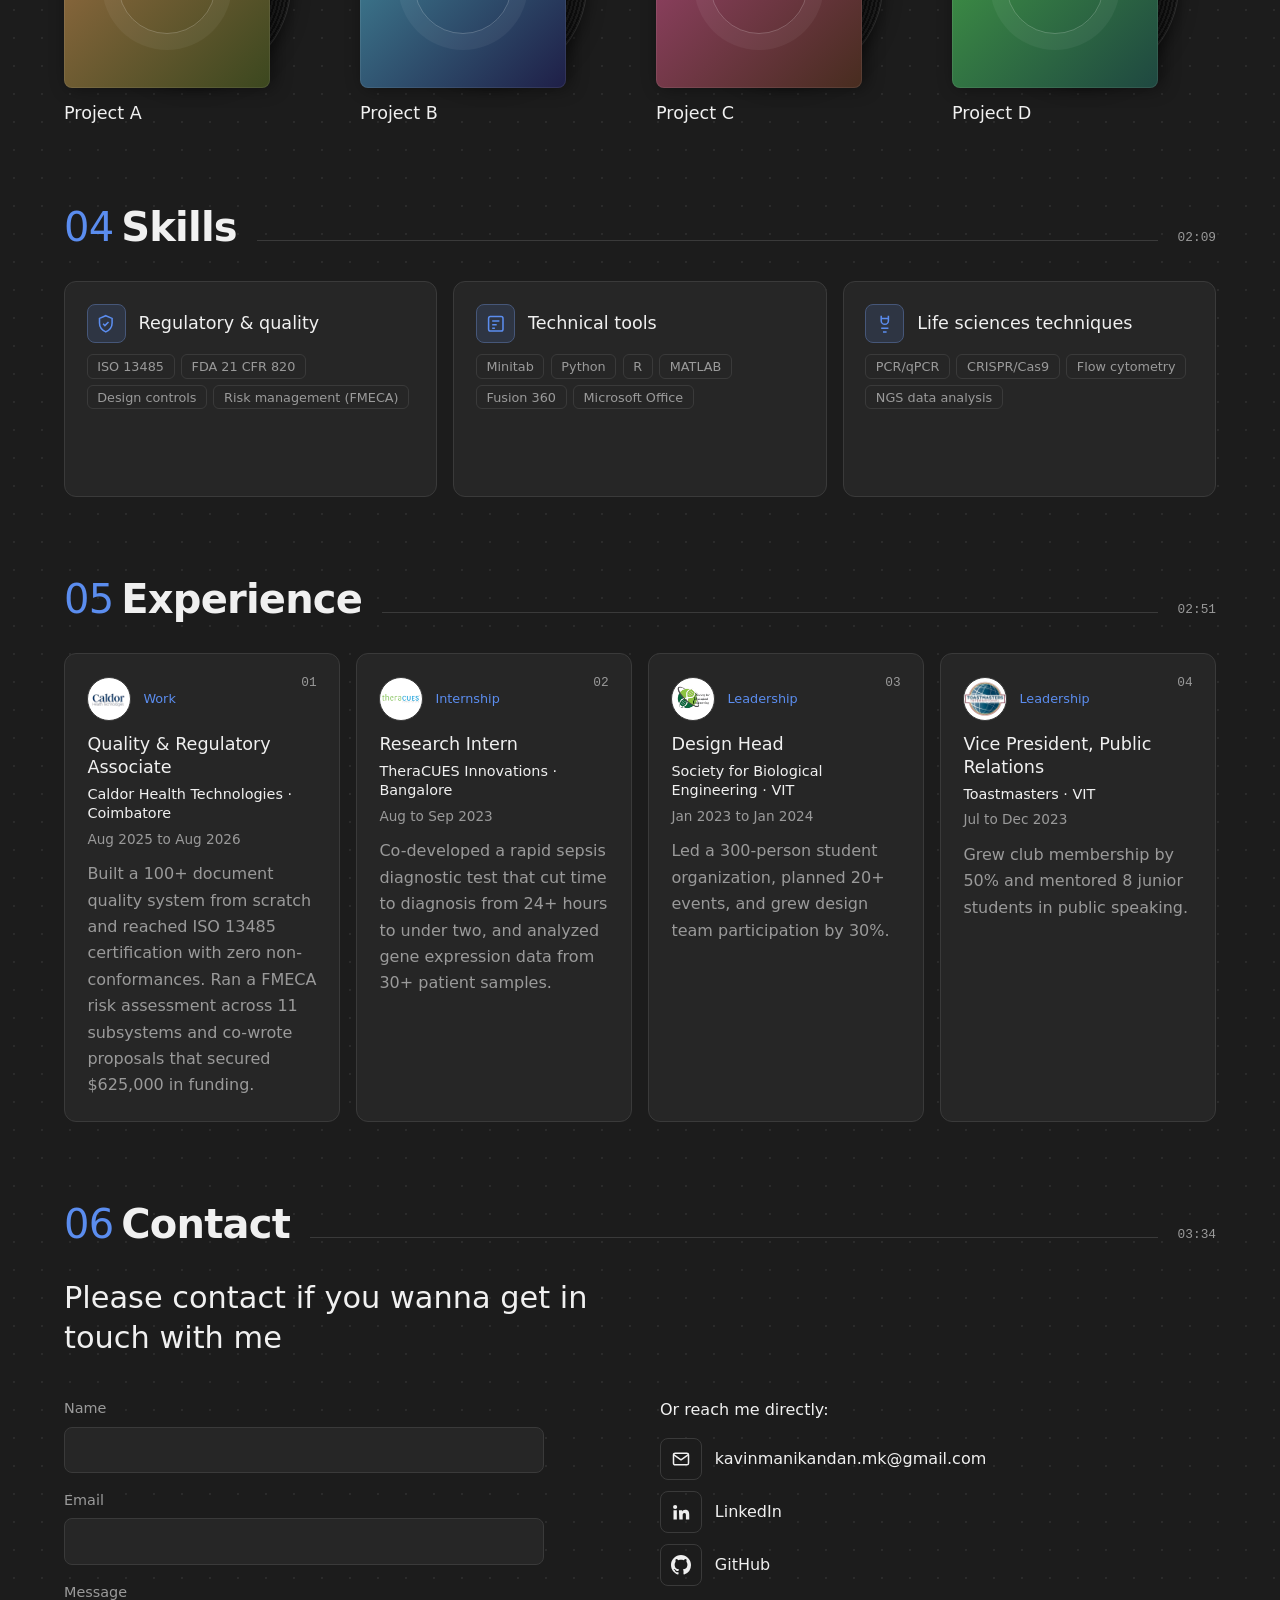
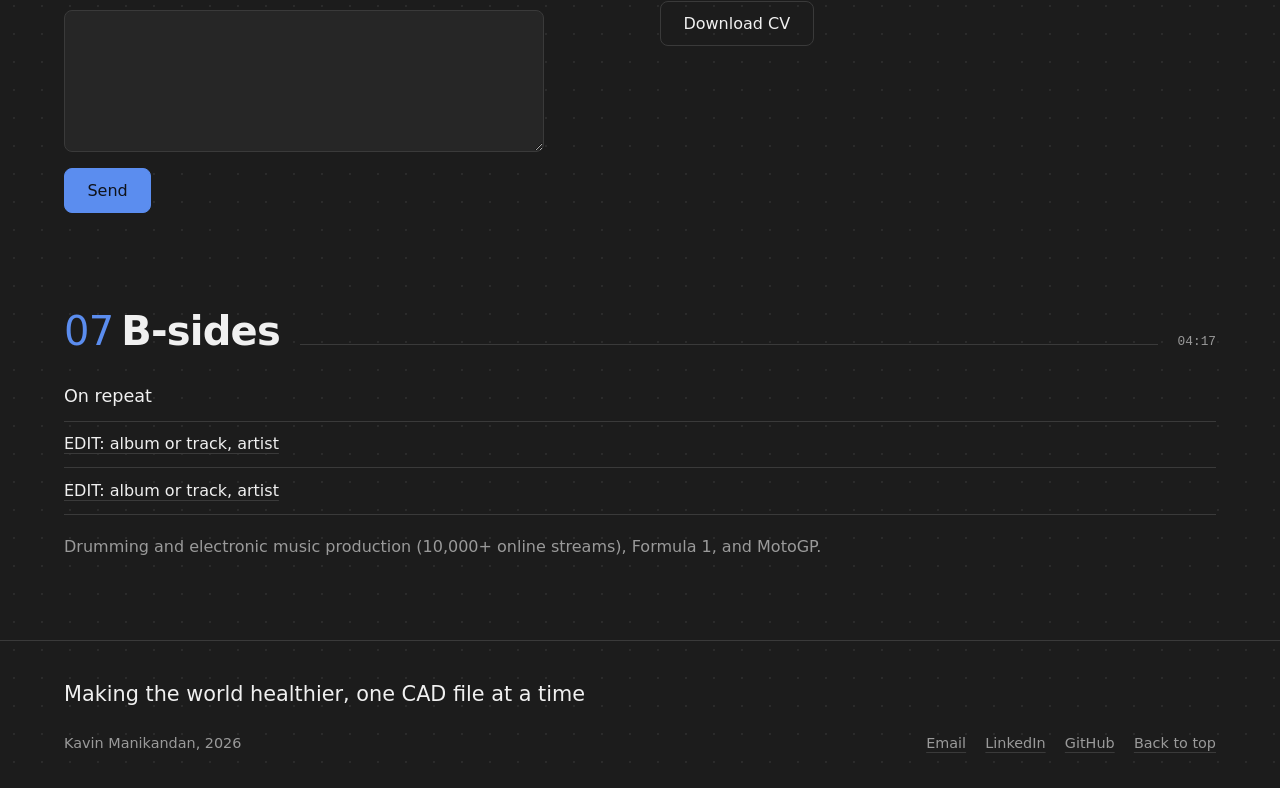
==== commit b4ffc50b: "Fix VIT entry details in education section Updated the description of the Vellore Institute of Techn" ====
--- a/index.html
+++ b/index.html
@@ -52,7 +52,7 @@
     <h2><span class="n">02</span> Education<span class="t" data-i="1"></span></h2>
     <div class="cards">
       <article class="xcard"><span class="trk">01</span><div class="card-top"><img class="org-logo" src="duke-logo.png" alt="Duke University logo"><p class="kind">Master's</p></div><h3>Master of Engineering, Biomedical Engineering</h3><p class="when">Expected Summer 2028</p><p>Duke University, Pratt School of Engineering. Medical Device Design Certificate and a Certificate in Innovation &amp; Entrepreneurship.</p></article>
-      <article class="xcard"><span class="trk">02</span><div class="card-top"><img class="org-logo" src="vit-logo.png" alt="Vellore Institute of Technology logo"><p class="kind">Bachelor's</p></div><h3>B.Tech, Biotechnology</h3><p class="when">Completed Aug 2025</p><p>Vellore Institute of Technology. GPA 9.5/10, rank 6 of 284 (top 2%). Merit Scholarship, 2023–24 and 2024–25. Winner, VIT Medical hackathon 2022, 2023.</p></article>
+      <article class="xcard"><span class="trk">02</span><div class="card-top"><img class="org-logo" src="vit-logo.png" alt="Vellore Institute of Technology logo"><p class="kind">Bachelor's</p></div><h3>B.Tech, Biotechnology</h3><p class="when">Completed Aug 2025</p><p>Vellore Institute of Technology. GPA 9.5/10, rank 6 of 284 (top 2%). Merit Scholarship, 2023–24 and 2024–25. Winner, VIT Medical Hackathon 2022, 2023.</p></article>
     </div>
   </section>
 
